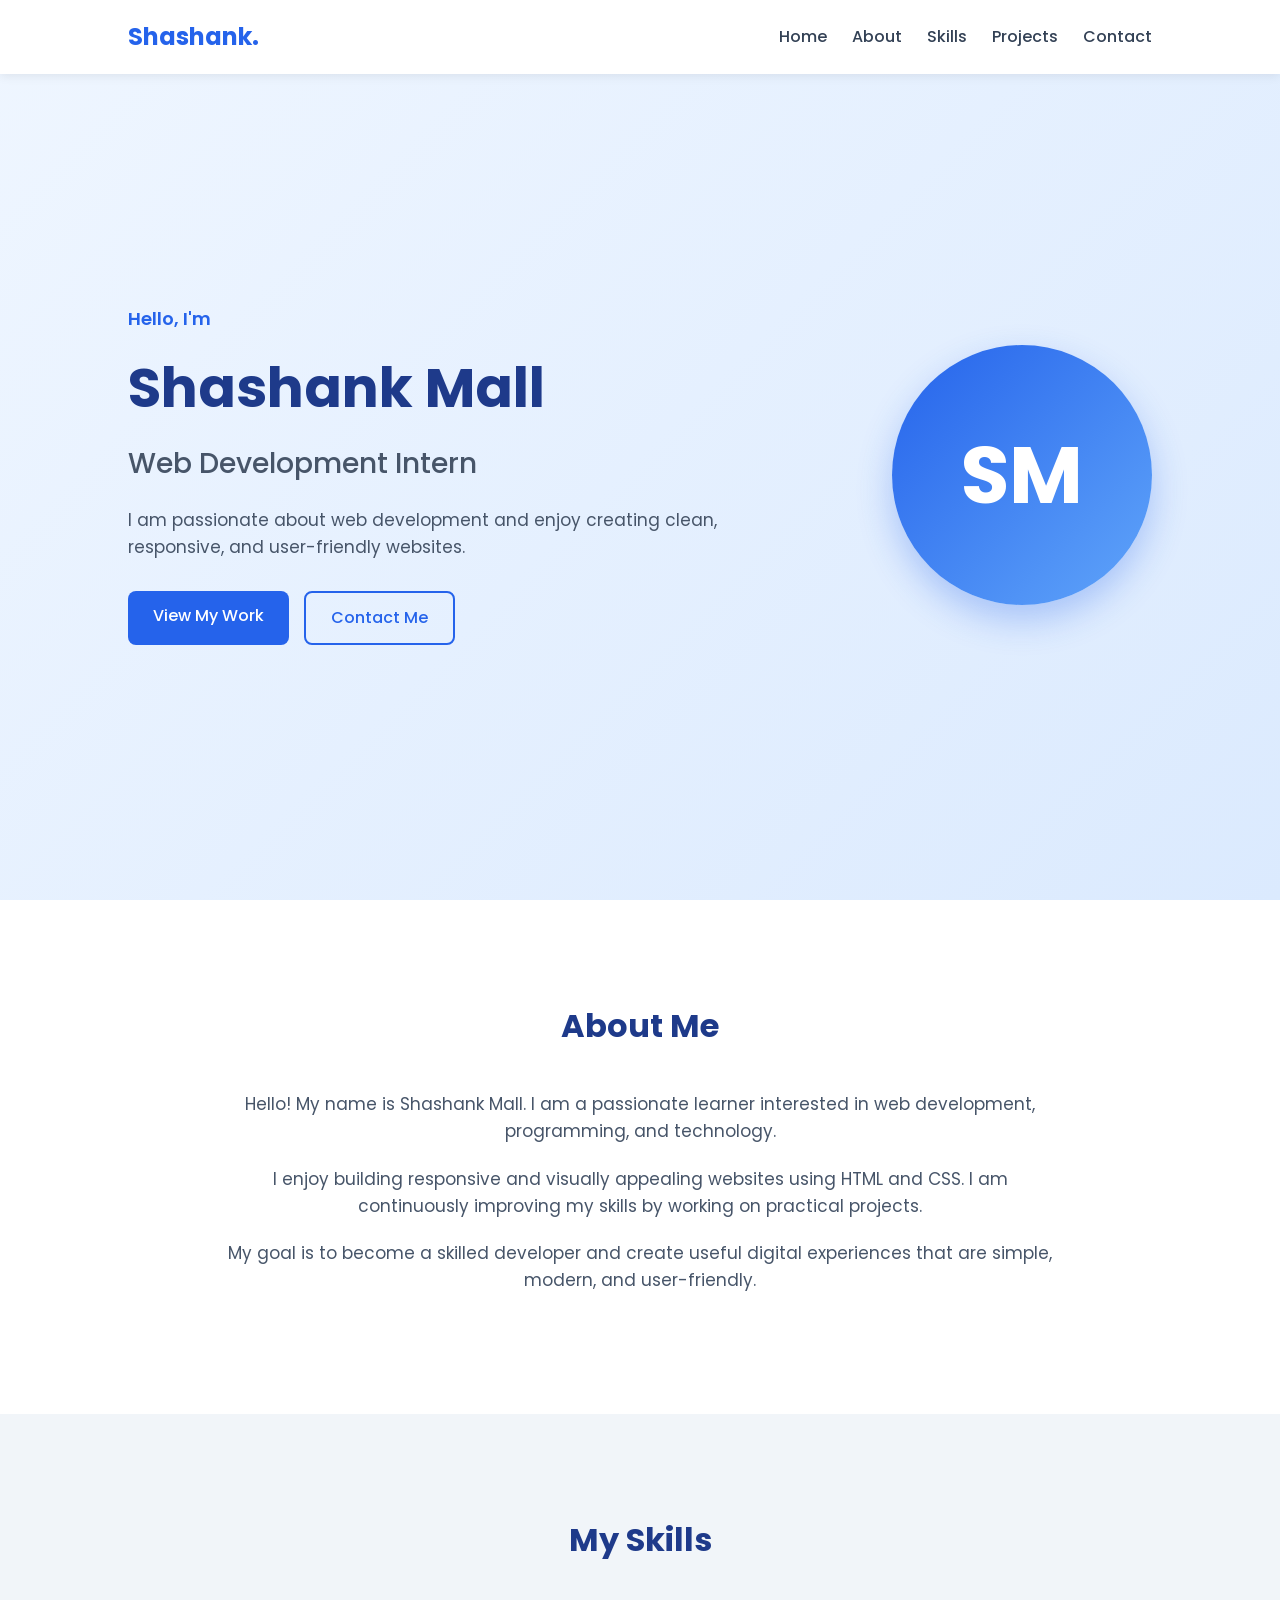
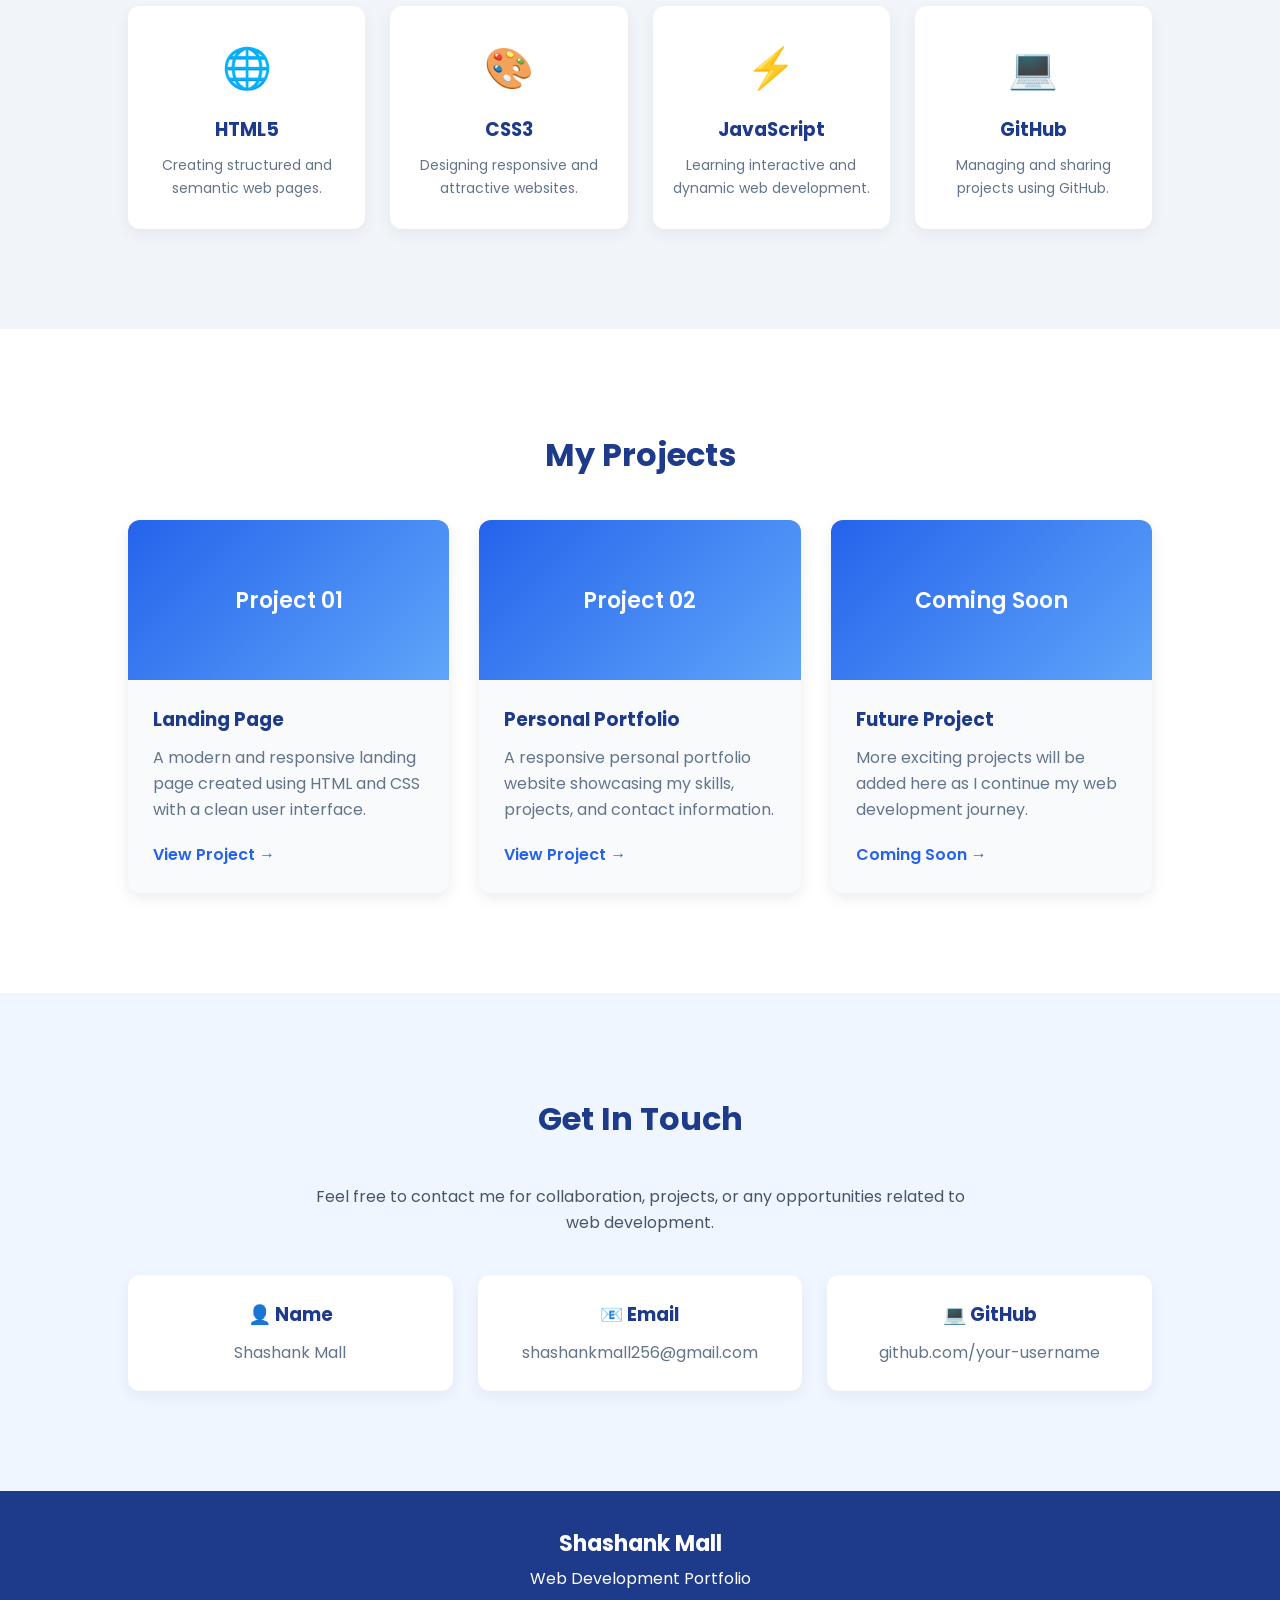
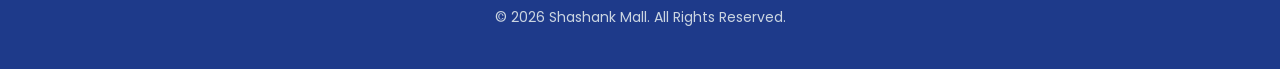
==== WebDev-L1-PersonalPortfolio/index.html @ b479382f "initila commit" ====
<!DOCTYPE html>
<html lang="en">
<head>
    <meta charset="UTF-8">
    <meta name="viewport" content="width=device-width, initial-scale=1.0">

    <title>Shashank Mall | Portfolio</title>

    <link rel="stylesheet" href="style.css">

    <link rel="preconnect" href="https://fonts.googleapis.com">
    <link rel="preconnect" href="https://fonts.gstatic.com" crossorigin>
    <link href="https://fonts.googleapis.com/css2?family=Poppins:wght@400;500;600;700&display=swap" rel="stylesheet">
</head>

<body>

    <!-- Navigation Bar -->
    <nav class="navbar">
        <div class="logo">Shashank.</div>

        <ul class="nav-links">
            <li><a href="#home">Home</a></li>
            <li><a href="#about">About</a></li>
            <li><a href="#skills">Skills</a></li>
            <li><a href="#projects">Projects</a></li>
            <li><a href="#contact">Contact</a></li>
        </ul>
    </nav>


    <!-- Hero Section -->
    <section id="home" class="hero">

        <div class="hero-content">

            <div class="hero-text">
                <p class="hello">Hello, I'm</p>

                <h1>Shashank Mall</h1>

                <h2>Web Development Intern</h2>

                <p class="hero-description">
                    I am passionate about web development and enjoy creating
                    clean, responsive, and user-friendly websites.
                </p>

                <div class="hero-buttons">
                    <a href="#projects" class="btn">View My Work</a>
                    <a href="#contact" class="btn btn-outline">Contact Me</a>
                </div>
            </div>

            <div class="hero-image">
                <div class="profile-circle">
                    <span>SM</span>
                </div>
            </div>

        </div>

    </section>


    <!-- About Section -->
    <section id="about" class="about section">

        <h2 class="section-title">About Me</h2>

        <div class="about-content">

            <p>
                Hello! My name is Shashank Mall. I am a passionate learner
                interested in web development, programming, and technology.
            </p>

            <p>
                I enjoy building responsive and visually appealing websites
                using HTML and CSS. I am continuously improving my skills by
                working on practical projects.
            </p>

            <p>
                My goal is to become a skilled developer and create useful
                digital experiences that are simple, modern, and user-friendly.
            </p>

        </div>

    </section>


    <!-- Skills Section -->
    <section id="skills" class="skills section">

        <h2 class="section-title">My Skills</h2>

        <div class="skills-container">

            <div class="skill-card">
                <div class="skill-icon">🌐</div>
                <h3>HTML5</h3>
                <p>Creating structured and semantic web pages.</p>
            </div>

            <div class="skill-card">
                <div class="skill-icon">🎨</div>
                <h3>CSS3</h3>
                <p>Designing responsive and attractive websites.</p>
            </div>

            <div class="skill-card">
                <div class="skill-icon">⚡</div>
                <h3>JavaScript</h3>
                <p>Learning interactive and dynamic web development.</p>
            </div>

            <div class="skill-card">
                <div class="skill-icon">💻</div>
                <h3>GitHub</h3>
                <p>Managing and sharing projects using GitHub.</p>
            </div>

        </div>

    </section>


    <!-- Projects Section -->
    <section id="projects" class="projects section">

        <h2 class="section-title">My Projects</h2>

        <div class="projects-container">

            <!-- Project 1 -->
            <div class="project-card">

                <div class="project-image">
                    <span>Project 01</span>
                </div>

                <div class="project-content">
                    <h3>Landing Page</h3>

                    <p>
                        A modern and responsive landing page created using
                        HTML and CSS with a clean user interface.
                    </p>

                    <a href="#" class="project-btn">View Project →</a>
                </div>

            </div>


            <!-- Project 2 -->
            <div class="project-card">

                <div class="project-image">
                    <span>Project 02</span>
                </div>

                <div class="project-content">
                    <h3>Personal Portfolio</h3>

                    <p>
                        A responsive personal portfolio website showcasing
                        my skills, projects, and contact information.
                    </p>

                    <a href="#" class="project-btn">View Project →</a>
                </div>

            </div>


            <!-- Project 3 -->
            <div class="project-card">

                <div class="project-image">
                    <span>Coming Soon</span>
                </div>

                <div class="project-content">
                    <h3>Future Project</h3>

                    <p>
                        More exciting projects will be added here as I continue
                        my web development journey.
                    </p>

                    <a href="#" class="project-btn">Coming Soon →</a>
                </div>

            </div>

        </div>

    </section>


    <!-- Contact Section -->
    <section id="contact" class="contact section">

        <h2 class="section-title">Get In Touch</h2>

        <p class="contact-text">
            Feel free to contact me for collaboration, projects, or any
            opportunities related to web development.
        </p>

        <div class="contact-container">

            <div class="contact-card">
                <h3>👤 Name</h3>
                <p>Shashank Mall</p>
            </div>

            <div class="contact-card">
                <h3>📧 Email</h3>
                <p>shashankmall256@gmail.com</p>
            </div>

            <div class="contact-card">
                <h3>💻 GitHub</h3>
                <p>github.com/your-username</p>
            </div>

        </div>

    </section>


    <!-- Footer -->
    <footer>

        <h3>Shashank Mall</h3>

        <p>Web Development Portfolio</p>

        <p class="copyright">
            © 2026 Shashank Mall. All Rights Reserved.
        </p>

    </footer>

</body>
</html>
---- WebDev-L1-PersonalPortfolio/style.css ----
/* Reset and Basic Styling */

* {
    margin: 0;
    padding: 0;
    box-sizing: border-box;
}

html {
    scroll-behavior: smooth;
}

body {
    font-family: "Poppins", sans-serif;
    background-color: #f8fafc;
    color: #1e293b;
    line-height: 1.6;
}


/* Navigation Bar */

.navbar {
    position: fixed;
    top: 0;
    left: 0;
    width: 100%;
    background-color: #ffffff;
    display: flex;
    justify-content: space-between;
    align-items: center;
    padding: 18px 10%;
    box-shadow: 0 2px 10px rgba(0, 0, 0, 0.08);
    z-index: 1000;
}

.logo {
    font-size: 24px;
    font-weight: 700;
    color: #2563eb;
}

.nav-links {
    display: flex;
    list-style: none;
    gap: 25px;
}

.nav-links a {
    text-decoration: none;
    color: #334155;
    font-weight: 500;
    transition: 0.3s;
}

.nav-links a:hover {
    color: #2563eb;
}


/* General Section */

.section {
    padding: 100px 10%;
}

.section-title {
    text-align: center;
    font-size: 32px;
    margin-bottom: 40px;
    color: #1e3a8a;
}


/* Hero Section */

.hero {
    min-height: 100vh;
    display: flex;
    align-items: center;
    padding: 120px 10% 70px;
    background: linear-gradient(135deg, #eff6ff, #dbeafe);
}

.hero-content {
    width: 100%;
    display: flex;
    align-items: center;
    justify-content: space-between;
    gap: 50px;
}

.hero-text {
    max-width: 600px;
}

.hello {
    color: #2563eb;
    font-weight: 600;
    font-size: 18px;
}

.hero h1 {
    font-size: 55px;
    color: #1e3a8a;
    margin: 10px 0;
}

.hero h2 {
    font-size: 28px;
    font-weight: 500;
    color: #475569;
    margin-bottom: 20px;
}

.hero-description {
    font-size: 17px;
    margin-bottom: 30px;
    color: #475569;
}

.hero-buttons {
    display: flex;
    gap: 15px;
}

.btn {
    display: inline-block;
    padding: 12px 25px;
    background-color: #2563eb;
    color: white;
    text-decoration: none;
    border-radius: 8px;
    font-weight: 500;
    transition: 0.3s;
}

.btn:hover {
    background-color: #1d4ed8;
    transform: translateY(-2px);
}

.btn-outline {
    background-color: transparent;
    border: 2px solid #2563eb;
    color: #2563eb;
}

.btn-outline:hover {
    background-color: #2563eb;
    color: white;
}


/* Profile Circle */

.hero-image {
    display: flex;
    justify-content: center;
    align-items: center;
}

.profile-circle {
    width: 260px;
    height: 260px;
    border-radius: 50%;
    background: linear-gradient(135deg, #2563eb, #60a5fa);
    display: flex;
    justify-content: center;
    align-items: center;
    box-shadow: 0 15px 35px rgba(37, 99, 235, 0.3);
}

.profile-circle span {
    font-size: 80px;
    font-weight: 700;
    color: white;
}


/* About Section */

.about {
    background-color: white;
}

.about-content {
    max-width: 850px;
    margin: auto;
    text-align: center;
}

.about-content p {
    margin-bottom: 20px;
    color: #475569;
    font-size: 17px;
}


/* Skills Section */

.skills {
    background-color: #f1f5f9;
}

.skills-container {
    display: grid;
    grid-template-columns: repeat(4, 1fr);
    gap: 25px;
}

.skill-card {
    background-color: white;
    padding: 30px 20px;
    text-align: center;
    border-radius: 12px;
    box-shadow: 0 5px 15px rgba(0, 0, 0, 0.06);
    transition: 0.3s;
}

.skill-card:hover {
    transform: translateY(-8px);
}

.skill-icon {
    font-size: 40px;
    margin-bottom: 15px;
}

.skill-card h3 {
    color: #1e3a8a;
    margin-bottom: 10px;
}

.skill-card p {
    color: #64748b;
    font-size: 14px;
}


/* Projects Section */

.projects {
    background-color: white;
}

.projects-container {
    display: grid;
    grid-template-columns: repeat(3, 1fr);
    gap: 30px;
}

.project-card {
    background-color: #f8fafc;
    border-radius: 12px;
    overflow: hidden;
    box-shadow: 0 5px 15px rgba(0, 0, 0, 0.08);
    transition: 0.3s;
}

.project-card:hover {
    transform: translateY(-8px);
}

.project-image {
    height: 160px;
    background: linear-gradient(135deg, #2563eb, #60a5fa);
    display: flex;
    align-items: center;
    justify-content: center;
}

.project-image span {
    color: white;
    font-size: 22px;
    font-weight: 600;
}

.project-content {
    padding: 25px;
}

.project-content h3 {
    color: #1e3a8a;
    margin-bottom: 10px;
}

.project-content p {
    color: #64748b;
    margin-bottom: 20px;
}

.project-btn {
    color: #2563eb;
    text-decoration: none;
    font-weight: 600;
}


/* Contact Section */

.contact {
    background-color: #eff6ff;
    text-align: center;
}

.contact-text {
    max-width: 650px;
    margin: 0 auto 40px;
    color: #475569;
}

.contact-container {
    display: grid;
    grid-template-columns: repeat(3, 1fr);
    gap: 25px;
}

.contact-card {
    background-color: white;
    padding: 25px;
    border-radius: 12px;
    box-shadow: 0 5px 15px rgba(0, 0, 0, 0.06);
}

.contact-card h3 {
    color: #1e3a8a;
    margin-bottom: 10px;
}

.contact-card p {
    color: #64748b;
    word-break: break-word;
}


/* Footer */

footer {
    background-color: #1e3a8a;
    color: white;
    text-align: center;
    padding: 35px 20px;
}

footer h3 {
    font-size: 22px;
    margin-bottom: 5px;
}

footer p {
    margin: 5px 0;
}

.copyright {
    margin-top: 15px;
    font-size: 14px;
    color: #cbd5e1;
}


/* Responsive Design */

@media (max-width: 900px) {

    .hero-content {
        flex-direction: column-reverse;
        text-align: center;
    }

    .hero-buttons {
        justify-content: center;
    }

    .skills-container {
        grid-template-columns: repeat(2, 1fr);
    }

    .projects-container {
        grid-template-columns: repeat(2, 1fr);
    }

    .contact-container {
        grid-template-columns: 1fr;
    }

}


@media (max-width: 600px) {

    .navbar {
        flex-direction: column;
        gap: 12px;
        padding: 15px 5%;
    }

    .nav-links {
        gap: 12px;
        flex-wrap: wrap;
        justify-content: center;
    }

    .nav-links a {
        font-size: 14px;
    }

    .hero {
        padding: 170px 7% 70px;
    }

    .section {
        padding: 70px 7%;
    }

    .hero h1 {
        font-size: 40px;
    }

    .hero h2 {
        font-size: 22px;
    }

    .profile-circle {
        width: 200px;
        height: 200px;
    }

    .profile-circle span {
        font-size: 60px;
    }

    .skills-container,
    .projects-container {
        grid-template-columns: 1fr;
    }

    .section-title {
        font-size: 28px;
    }

    .hero-buttons {
        flex-direction: column;
        align-items: center;
    }

}
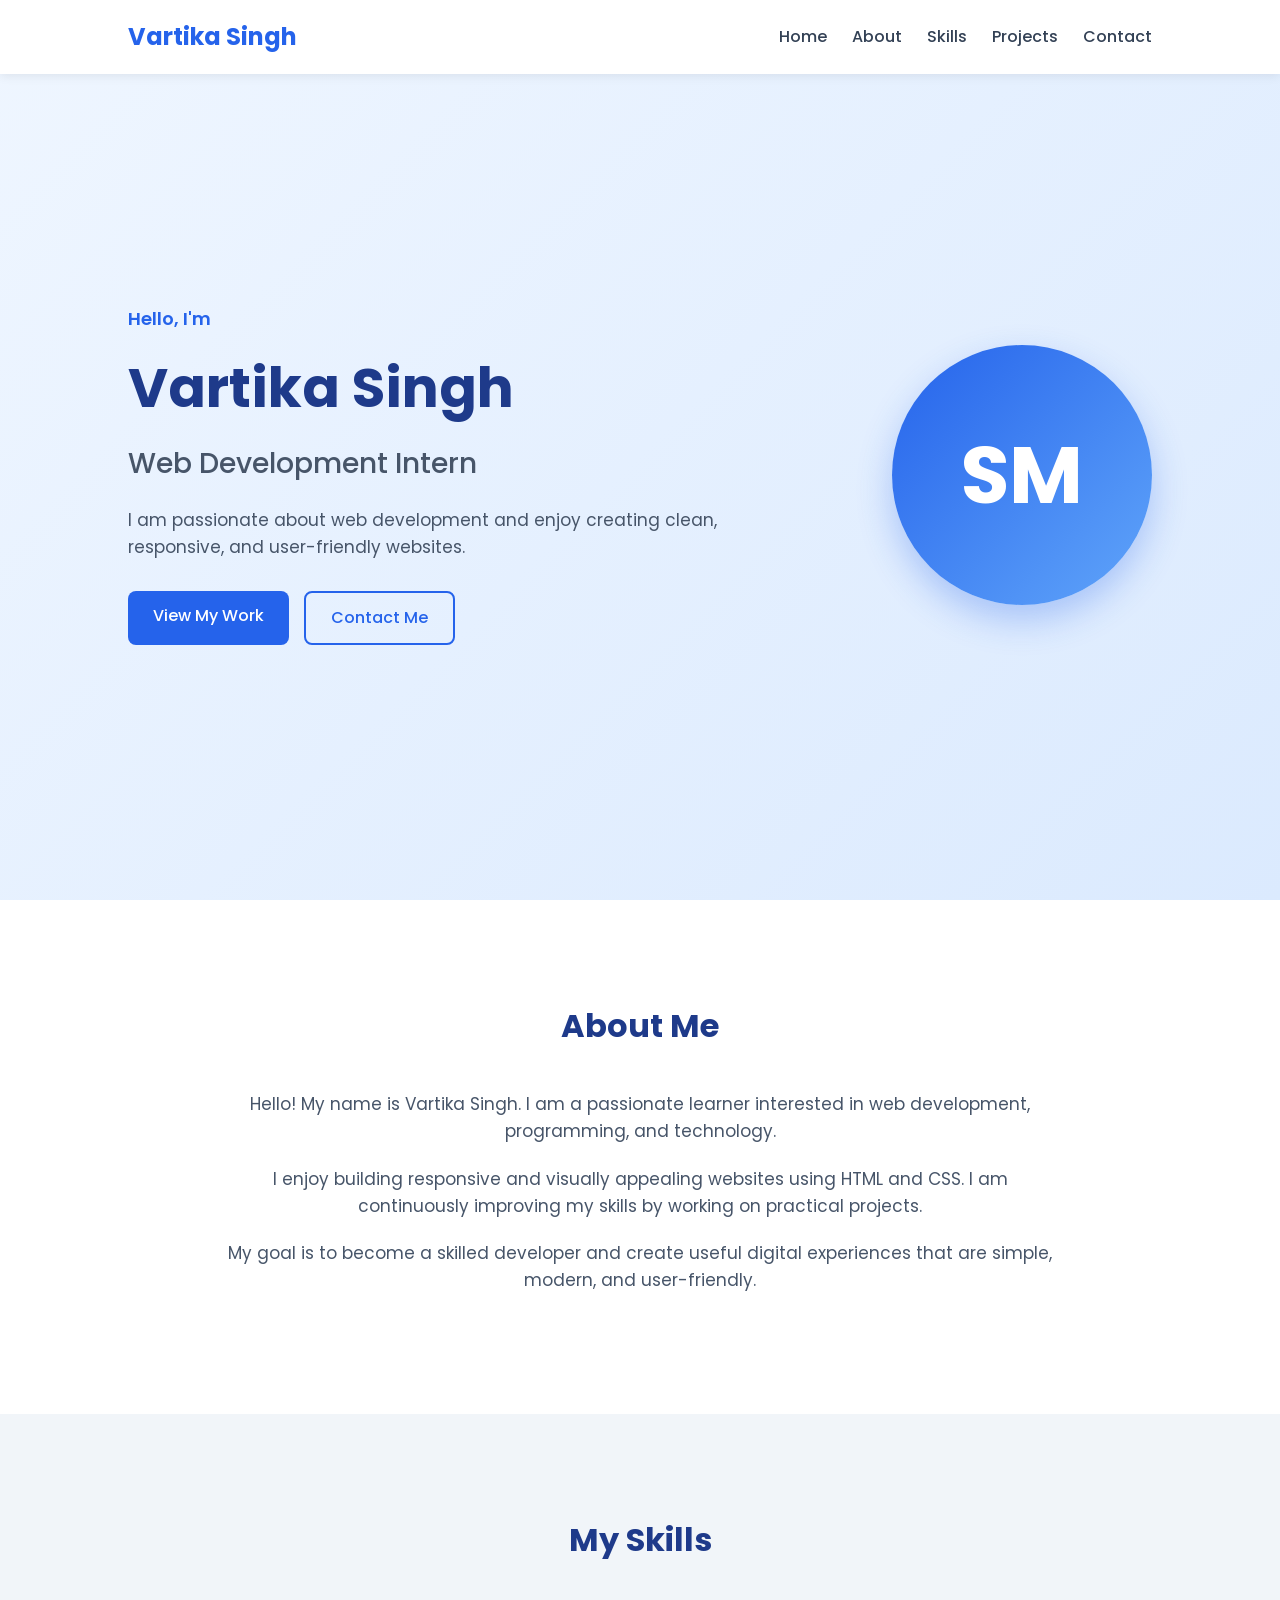
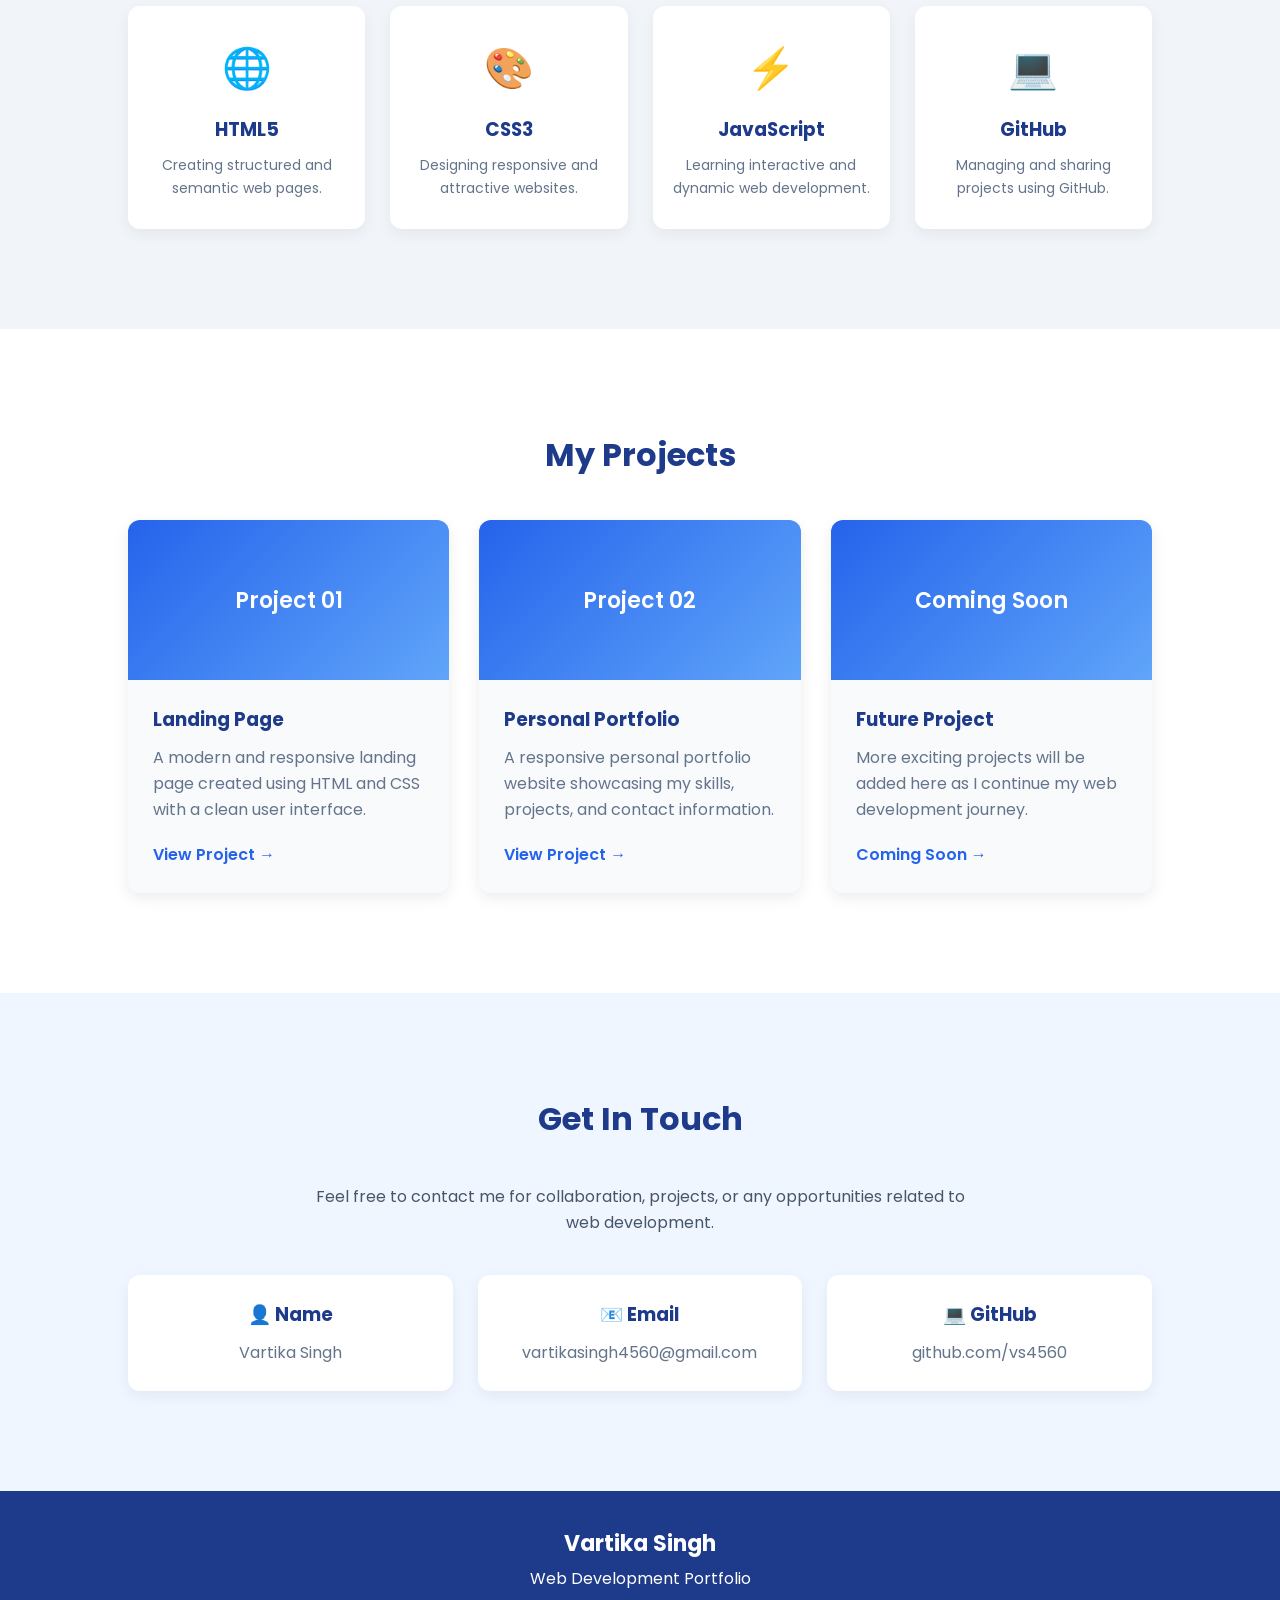
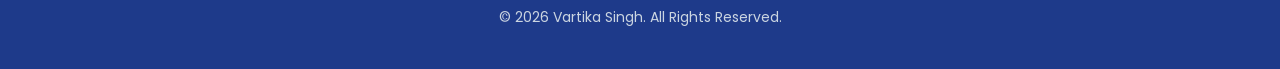
==== commit fce646a9: "Update portfolio from Shashank Mall to Vartika Singh" ====
--- a/WebDev-L1-PersonalPortfolio/index.html
+++ b/WebDev-L1-PersonalPortfolio/index.html
@@ -4,7 +4,7 @@
     <meta charset="UTF-8">
     <meta name="viewport" content="width=device-width, initial-scale=1.0">
 
-    <title>Shashank Mall | Portfolio</title>
+    <title>Vartika Singh | Portfolio</title>
 
     <link rel="stylesheet" href="style.css">
 
@@ -17,7 +17,7 @@
 
     <!-- Navigation Bar -->
     <nav class="navbar">
-        <div class="logo">Shashank.</div>
+        <div class="logo">Vartika Singh</div>
 
         <ul class="nav-links">
             <li><a href="#home">Home</a></li>
@@ -37,7 +37,7 @@
             <div class="hero-text">
                 <p class="hello">Hello, I'm</p>
 
-                <h1>Shashank Mall</h1>
+                <h1>Vartika Singh</h1>
 
                 <h2>Web Development Intern</h2>
 
@@ -71,7 +71,7 @@
         <div class="about-content">
 
             <p>
-                Hello! My name is Shashank Mall. I am a passionate learner
+                Hello! My name is Vartika Singh. I am a passionate learner
                 interested in web development, programming, and technology.
             </p>
 
@@ -215,17 +215,17 @@
 
             <div class="contact-card">
                 <h3>👤 Name</h3>
-                <p>Shashank Mall</p>
+                <p>Vartika Singh</p>
             </div>
 
             <div class="contact-card">
                 <h3>📧 Email</h3>
-                <p>shashankmall256@gmail.com</p>
+                <p>vartikasingh4560@gmail.com</p>
             </div>
 
             <div class="contact-card">
                 <h3>💻 GitHub</h3>
-                <p>github.com/your-username</p>
+                <p>github.com/vs4560</p>
             </div>
 
         </div>
@@ -236,15 +236,15 @@
     <!-- Footer -->
     <footer>
 
-        <h3>Shashank Mall</h3>
+        <h3>Vartika Singh</h3>
 
         <p>Web Development Portfolio</p>
 
         <p class="copyright">
-            © 2026 Shashank Mall. All Rights Reserved.
+            © 2026 Vartika Singh. All Rights Reserved.
         </p>
 
     </footer>
 
 </body>
-</html>+</html>
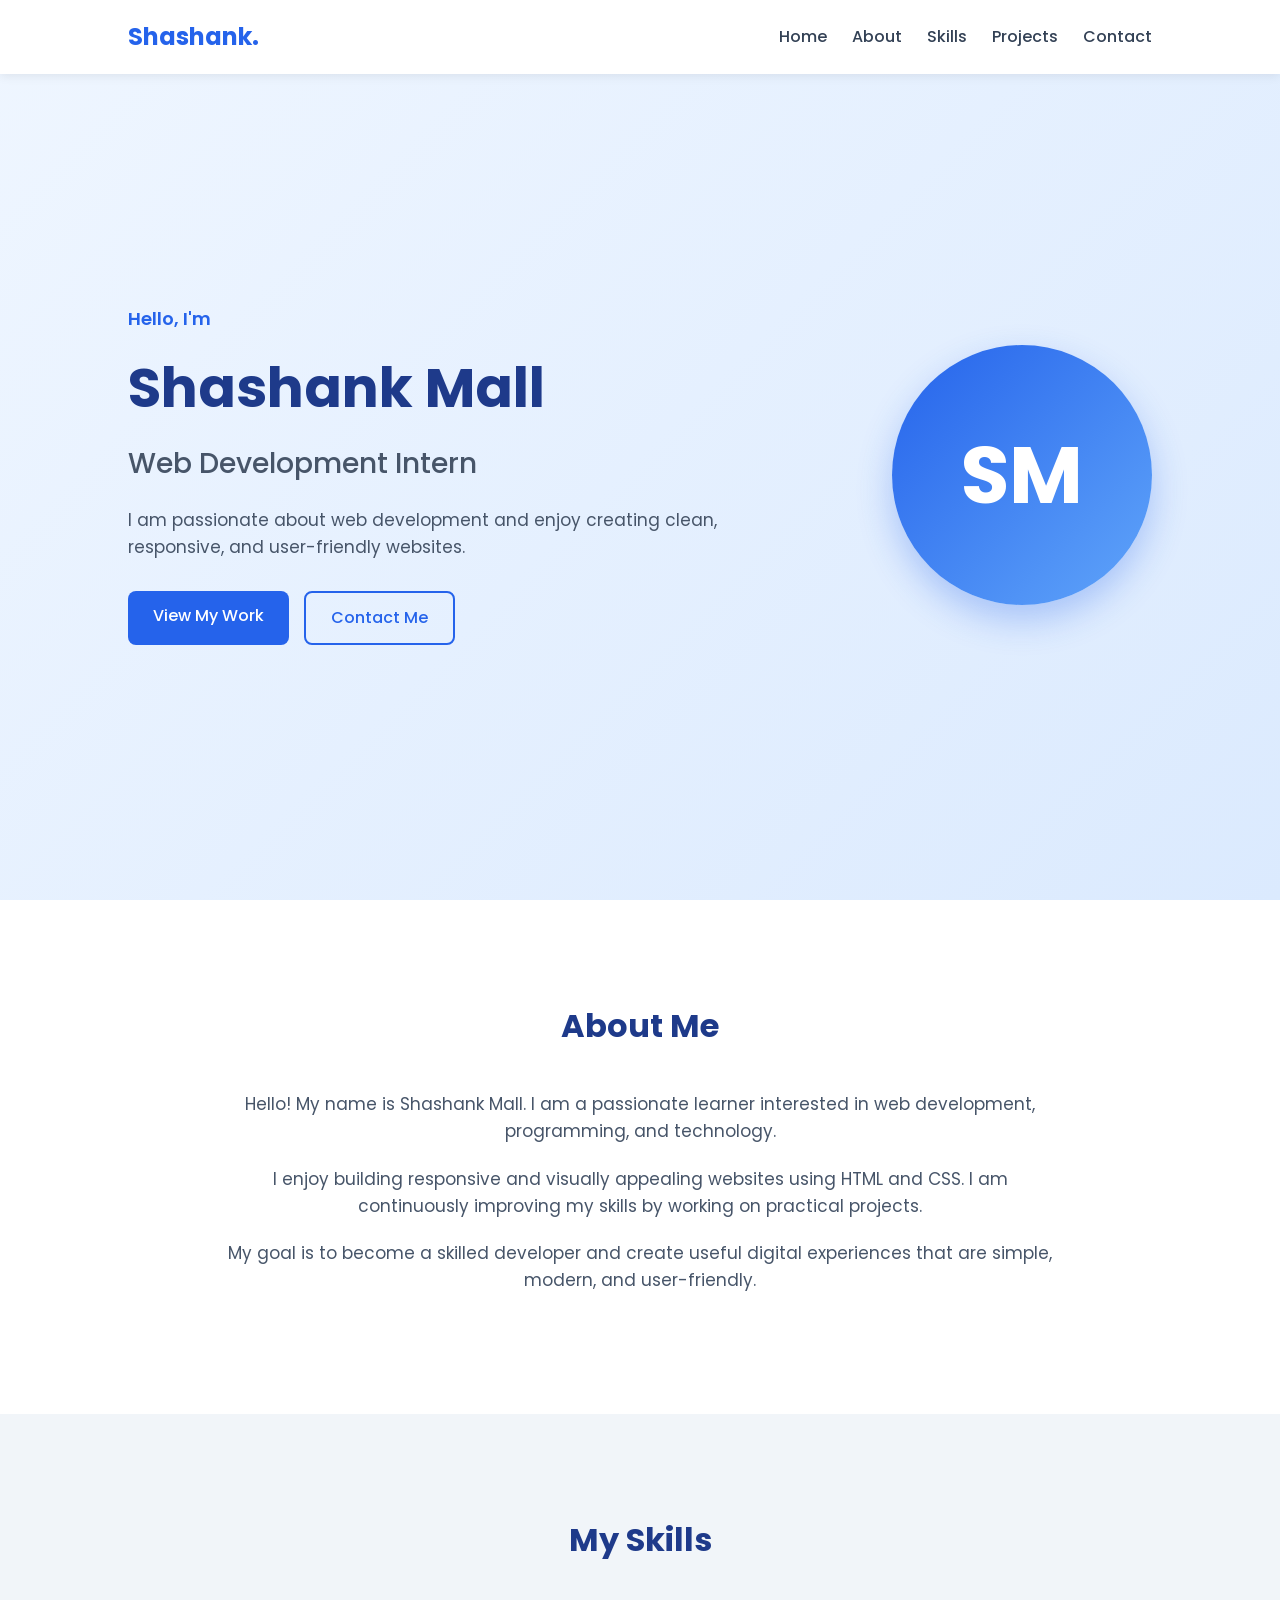
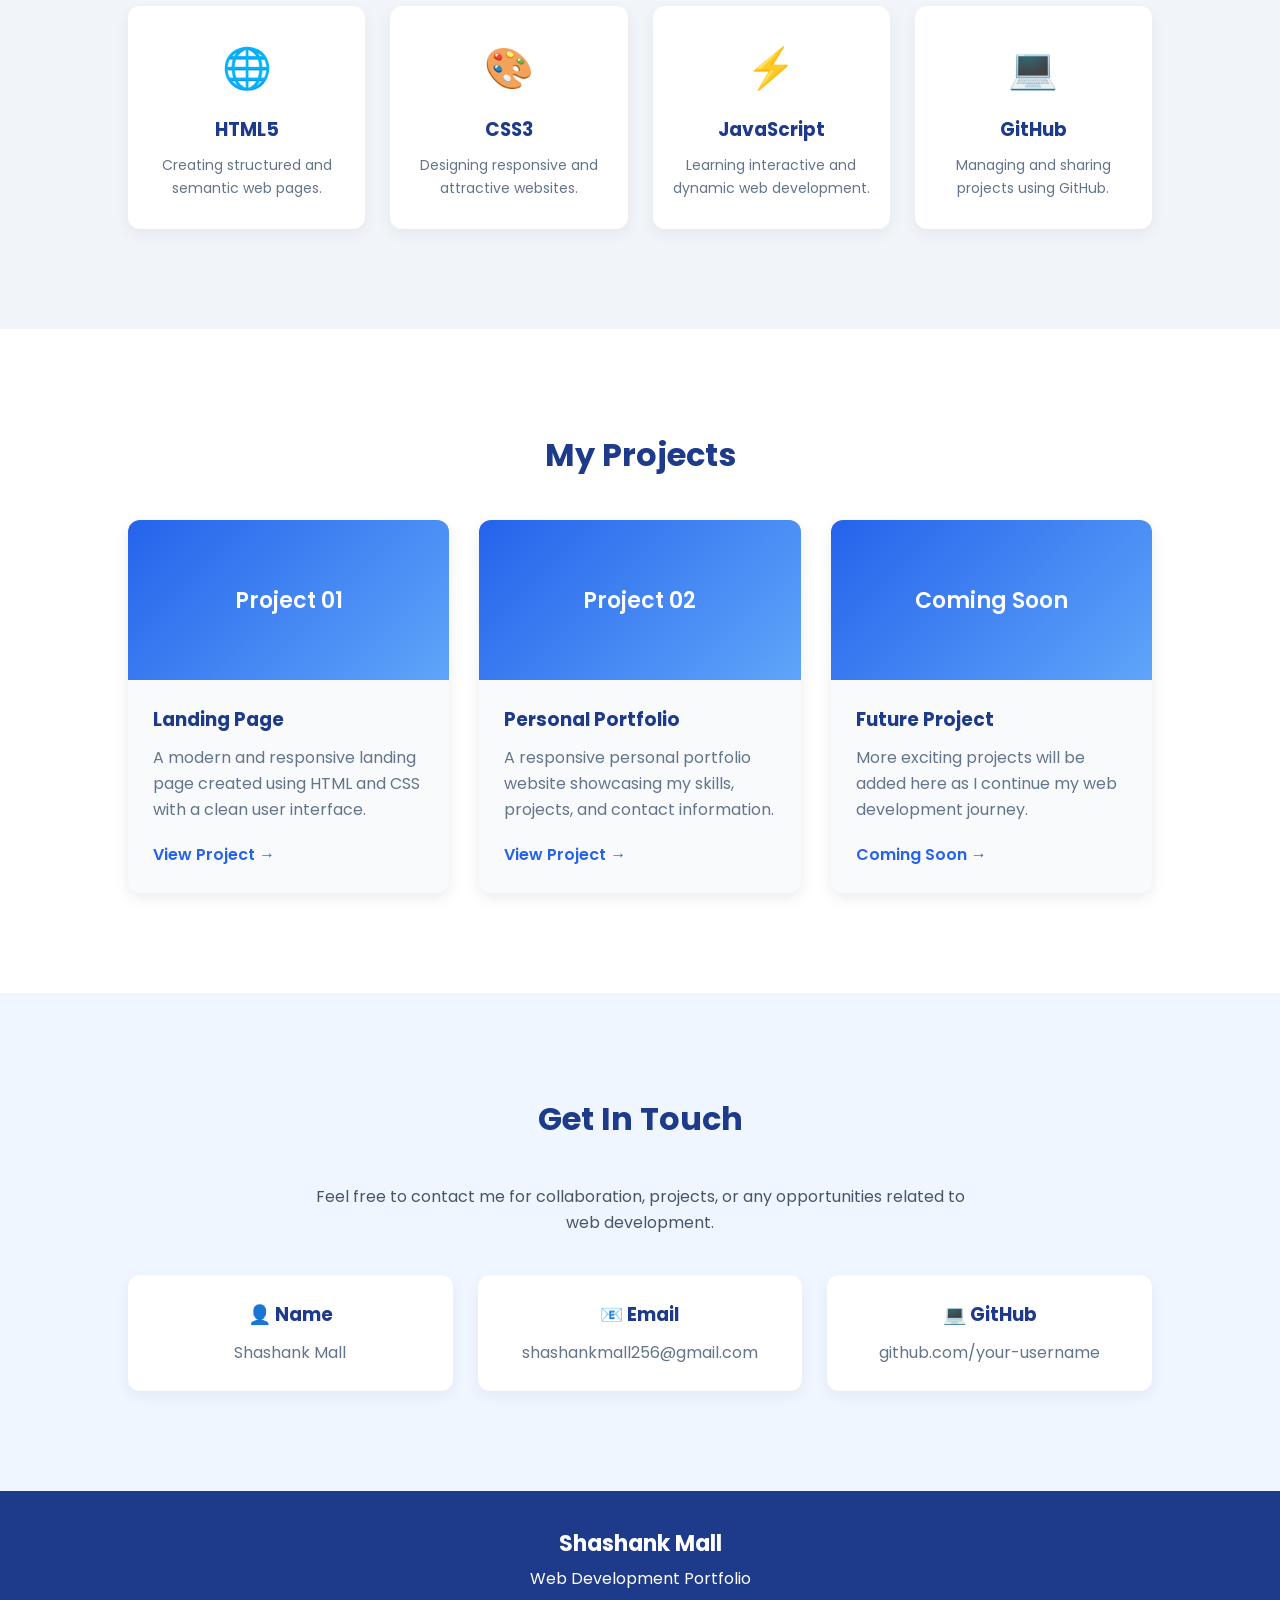
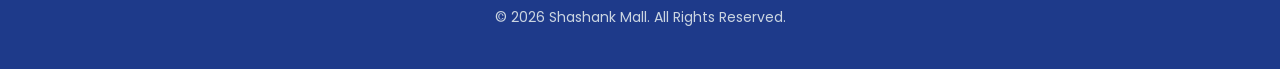
==== commit 9314ba02: "inital commit" ====
--- a/WebDev-L1-PersonalPortfolio/index.html
+++ b/WebDev-L1-PersonalPortfolio/index.html
@@ -4,7 +4,7 @@
     <meta charset="UTF-8">
     <meta name="viewport" content="width=device-width, initial-scale=1.0">
 
-    <title>Vartika Singh | Portfolio</title>
+    <title>Shashank Mall | Portfolio</title>
 
     <link rel="stylesheet" href="style.css">
 
@@ -17,7 +17,7 @@
 
     <!-- Navigation Bar -->
     <nav class="navbar">
-        <div class="logo">Vartika Singh</div>
+        <div class="logo">Shashank.</div>
 
         <ul class="nav-links">
             <li><a href="#home">Home</a></li>
@@ -37,7 +37,7 @@
             <div class="hero-text">
                 <p class="hello">Hello, I'm</p>
 
-                <h1>Vartika Singh</h1>
+                <h1>Shashank Mall</h1>
 
                 <h2>Web Development Intern</h2>
 
@@ -71,7 +71,7 @@
         <div class="about-content">
 
             <p>
-                Hello! My name is Vartika Singh. I am a passionate learner
+                Hello! My name is Shashank Mall. I am a passionate learner
                 interested in web development, programming, and technology.
             </p>
 
@@ -215,17 +215,17 @@
 
             <div class="contact-card">
                 <h3>👤 Name</h3>
-                <p>Vartika Singh</p>
+                <p>Shashank Mall</p>
             </div>
 
             <div class="contact-card">
                 <h3>📧 Email</h3>
-                <p>vartikasingh4560@gmail.com</p>
+                <p>shashankmall256@gmail.com</p>
             </div>
 
             <div class="contact-card">
                 <h3>💻 GitHub</h3>
-                <p>github.com/vs4560</p>
+                <p>github.com/your-username</p>
             </div>
 
         </div>
@@ -236,15 +236,15 @@
     <!-- Footer -->
     <footer>
 
-        <h3>Vartika Singh</h3>
+        <h3>Shashank Mall</h3>
 
         <p>Web Development Portfolio</p>
 
         <p class="copyright">
-            © 2026 Vartika Singh. All Rights Reserved.
+            © 2026 Shashank Mall. All Rights Reserved.
         </p>
 
     </footer>
 
 </body>
-</html>
+</html>
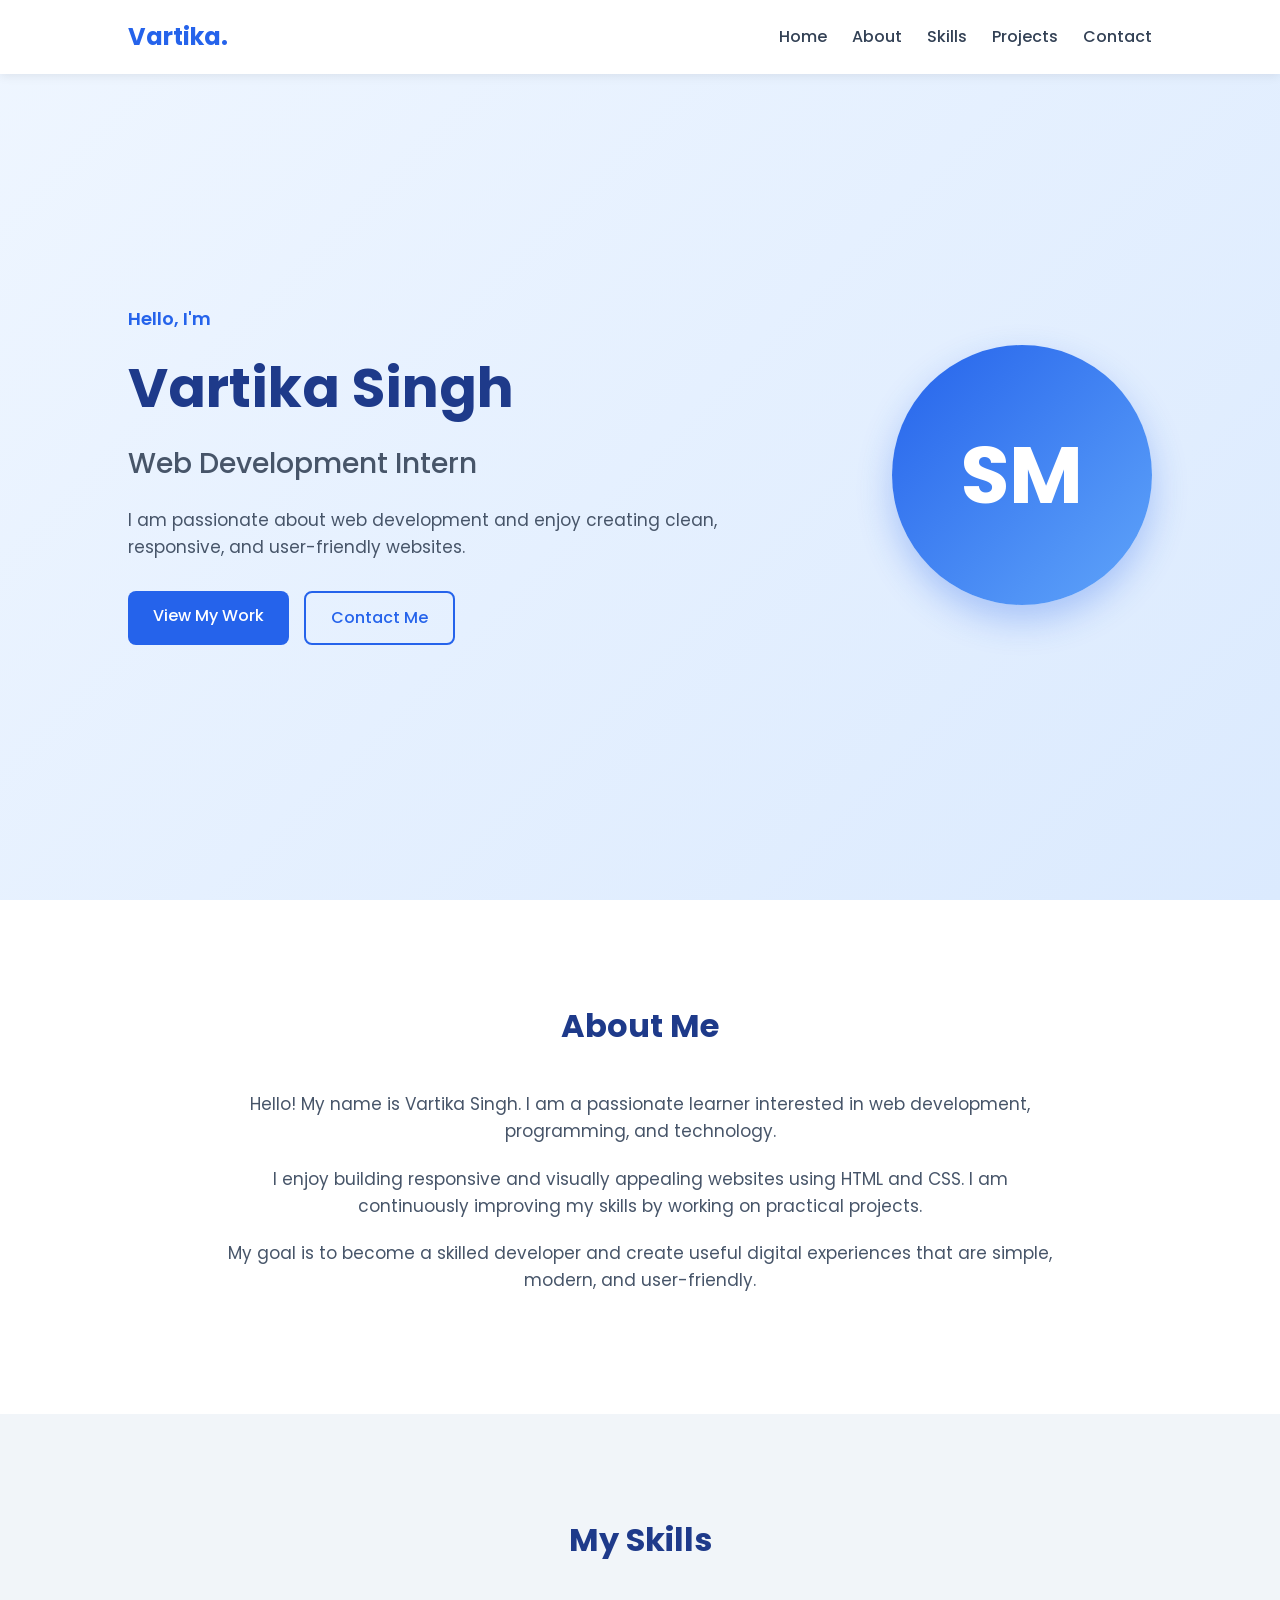
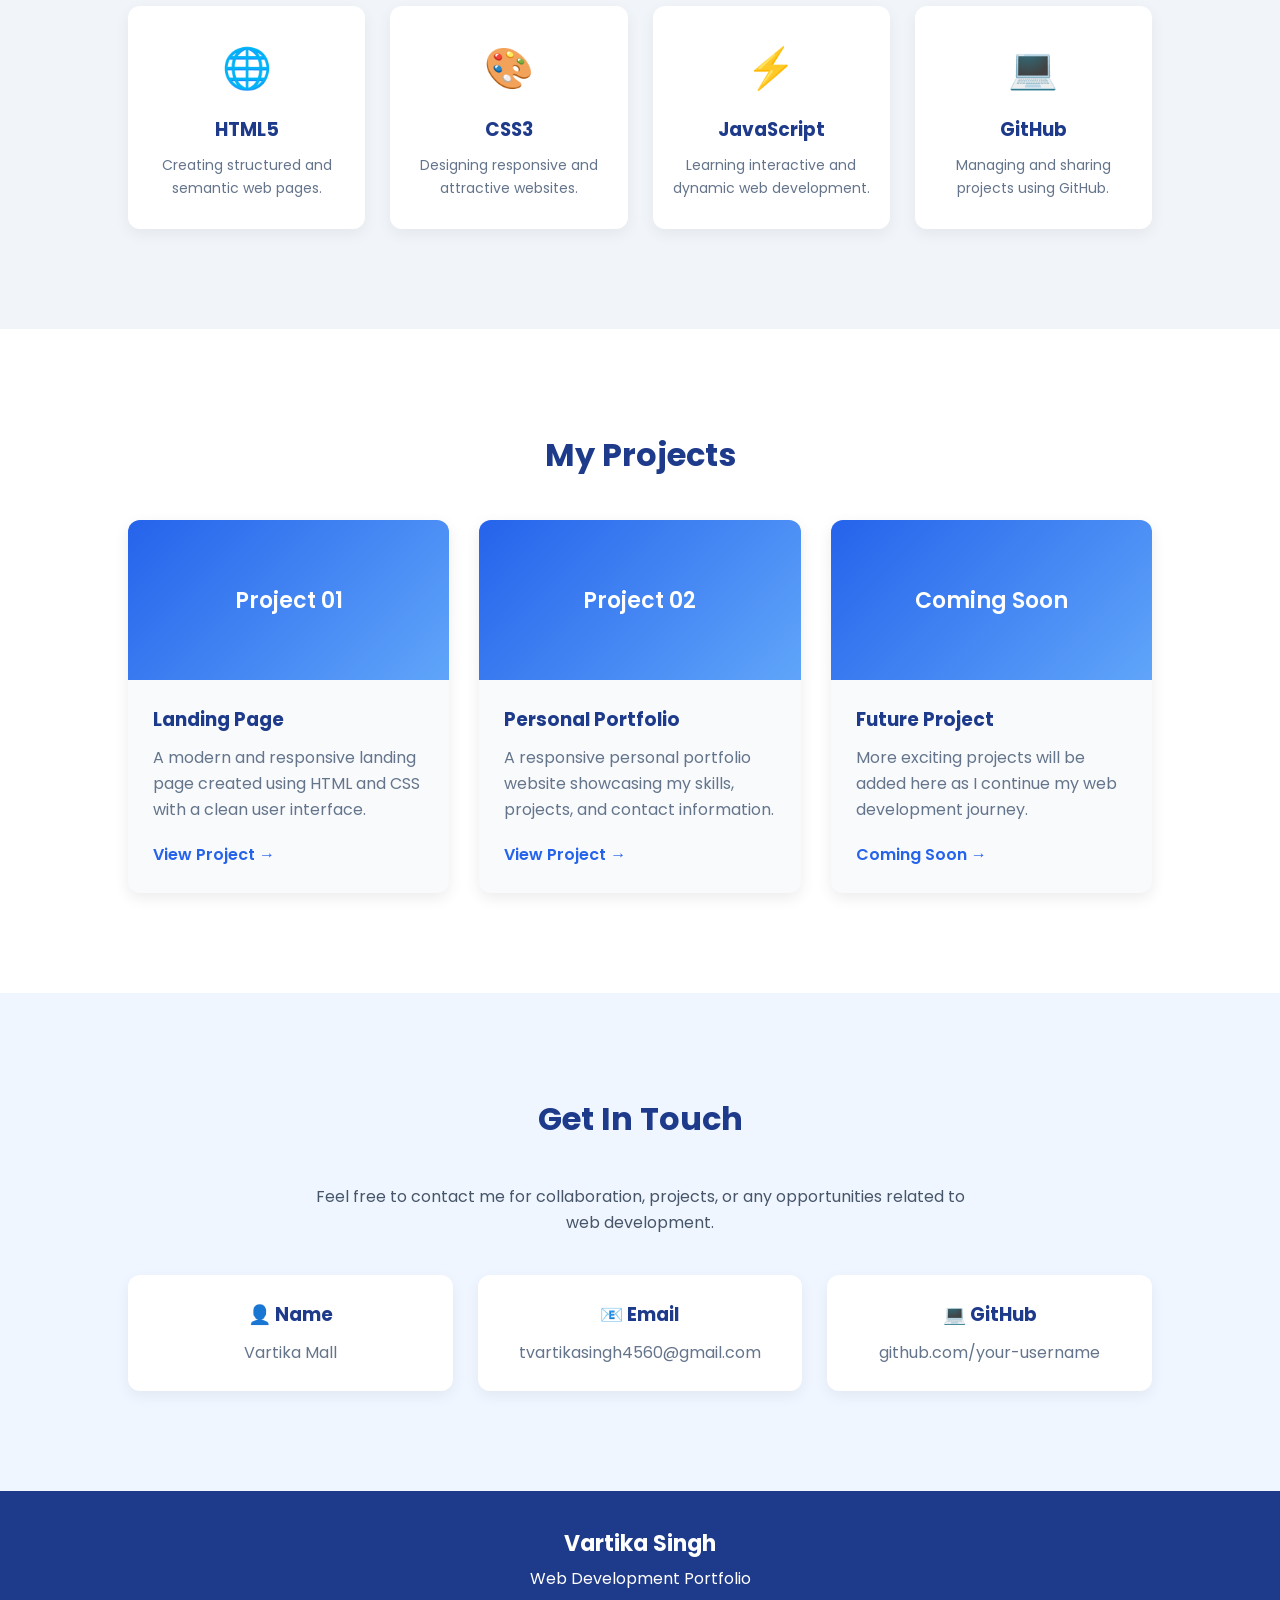
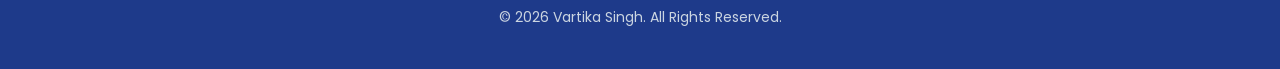
==== commit c15023d5: "update" ====
--- a/WebDev-L1-PersonalPortfolio/index.html
+++ b/WebDev-L1-PersonalPortfolio/index.html
@@ -4,8 +4,7 @@
     <meta charset="UTF-8">
     <meta name="viewport" content="width=device-width, initial-scale=1.0">
 
-    <title>Shashank Mall | Portfolio</title>
-
+    <title>Vartika Singh | Portfolio</title>
     <link rel="stylesheet" href="style.css">
 
     <link rel="preconnect" href="https://fonts.googleapis.com">
@@ -17,7 +16,7 @@
 
     <!-- Navigation Bar -->
     <nav class="navbar">
-        <div class="logo">Shashank.</div>
+        <div class="logo">Vartika.</div>
 
         <ul class="nav-links">
             <li><a href="#home">Home</a></li>
@@ -37,7 +36,7 @@
             <div class="hero-text">
                 <p class="hello">Hello, I'm</p>
 
-                <h1>Shashank Mall</h1>
+                <h1>Vartika Singh</h1>
 
                 <h2>Web Development Intern</h2>
 
@@ -71,7 +70,7 @@
         <div class="about-content">
 
             <p>
-                Hello! My name is Shashank Mall. I am a passionate learner
+                Hello! My name is Vartika Singh. I am a passionate learner
                 interested in web development, programming, and technology.
             </p>
 
@@ -215,12 +214,12 @@
 
             <div class="contact-card">
                 <h3>👤 Name</h3>
-                <p>Shashank Mall</p>
+                <p>Vartika Mall</p>
             </div>
 
             <div class="contact-card">
                 <h3>📧 Email</h3>
-                <p>shashankmall256@gmail.com</p>
+                <p>tvartikasingh4560@gmail.com</p>
             </div>
 
             <div class="contact-card">
@@ -236,15 +235,15 @@
     <!-- Footer -->
     <footer>
 
-        <h3>Shashank Mall</h3>
+        <h3>Vartika Singh</h3>
 
         <p>Web Development Portfolio</p>
 
         <p class="copyright">
-            © 2026 Shashank Mall. All Rights Reserved.
+            © 2026 Vartika Singh. All Rights Reserved.
         </p>
 
     </footer>
 
 </body>
-</html>+</html>
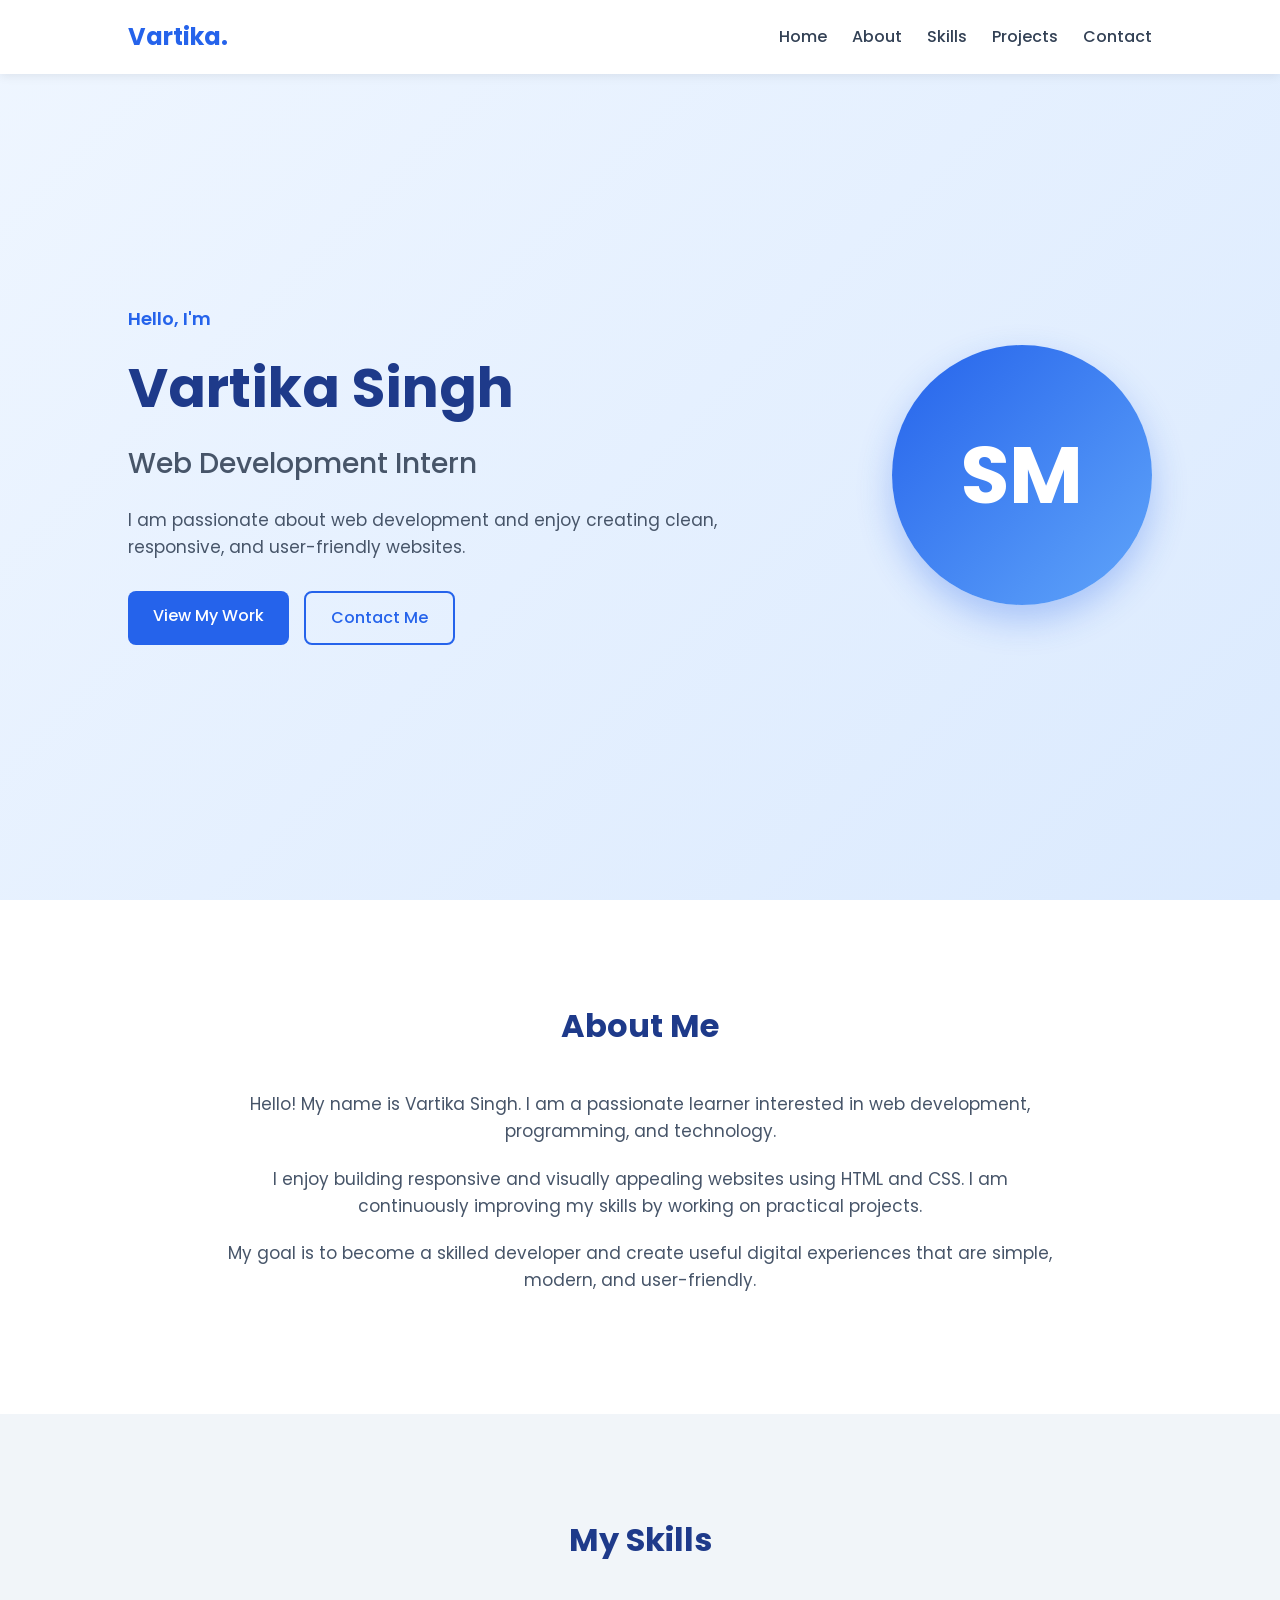
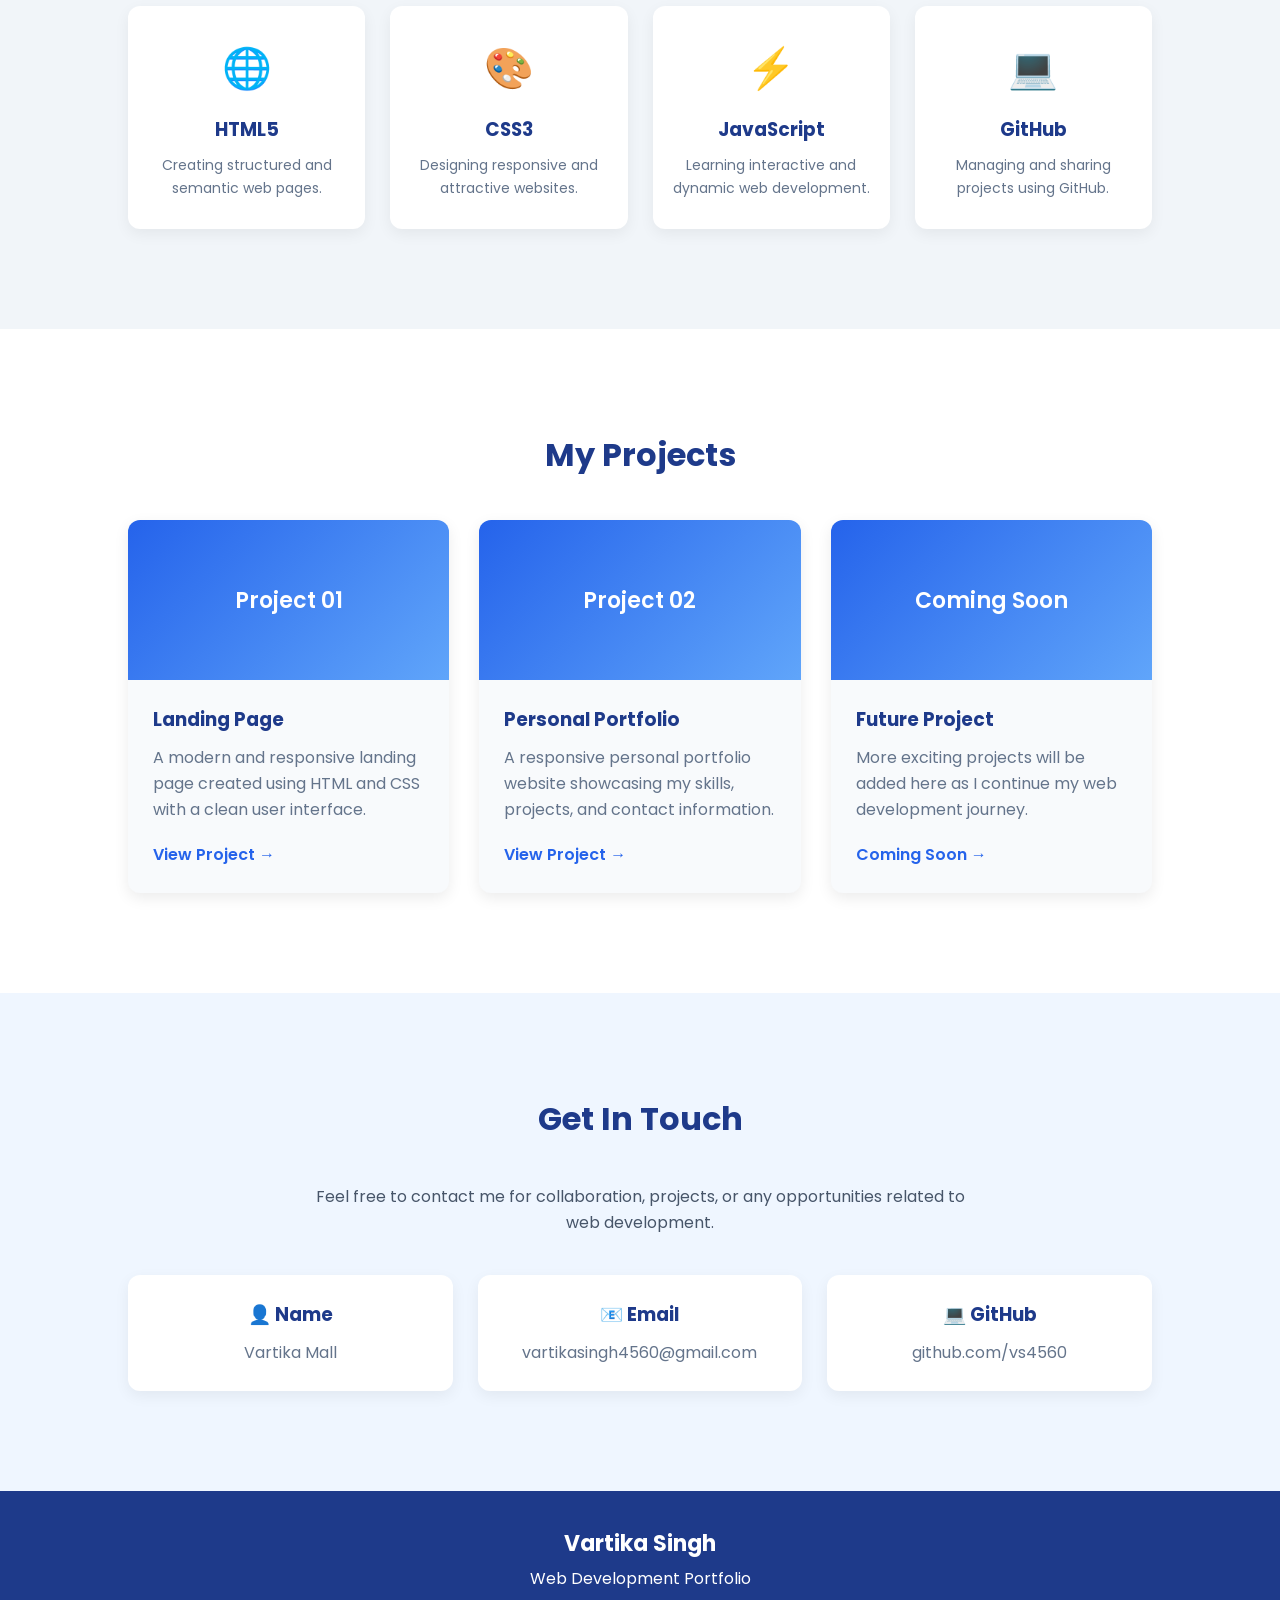
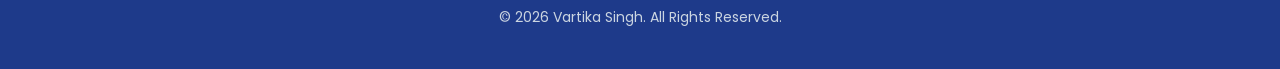
==== commit 491552e3: "update" ====
--- a/WebDev-L1-PersonalPortfolio/index.html
+++ b/WebDev-L1-PersonalPortfolio/index.html
@@ -219,12 +219,12 @@
 
             <div class="contact-card">
                 <h3>📧 Email</h3>
-                <p>tvartikasingh4560@gmail.com</p>
+                <p>vartikasingh4560@gmail.com</p>
             </div>
 
             <div class="contact-card">
                 <h3>💻 GitHub</h3>
-                <p>github.com/your-username</p>
+                <p>github.com/vs4560</p>
             </div>
 
         </div>
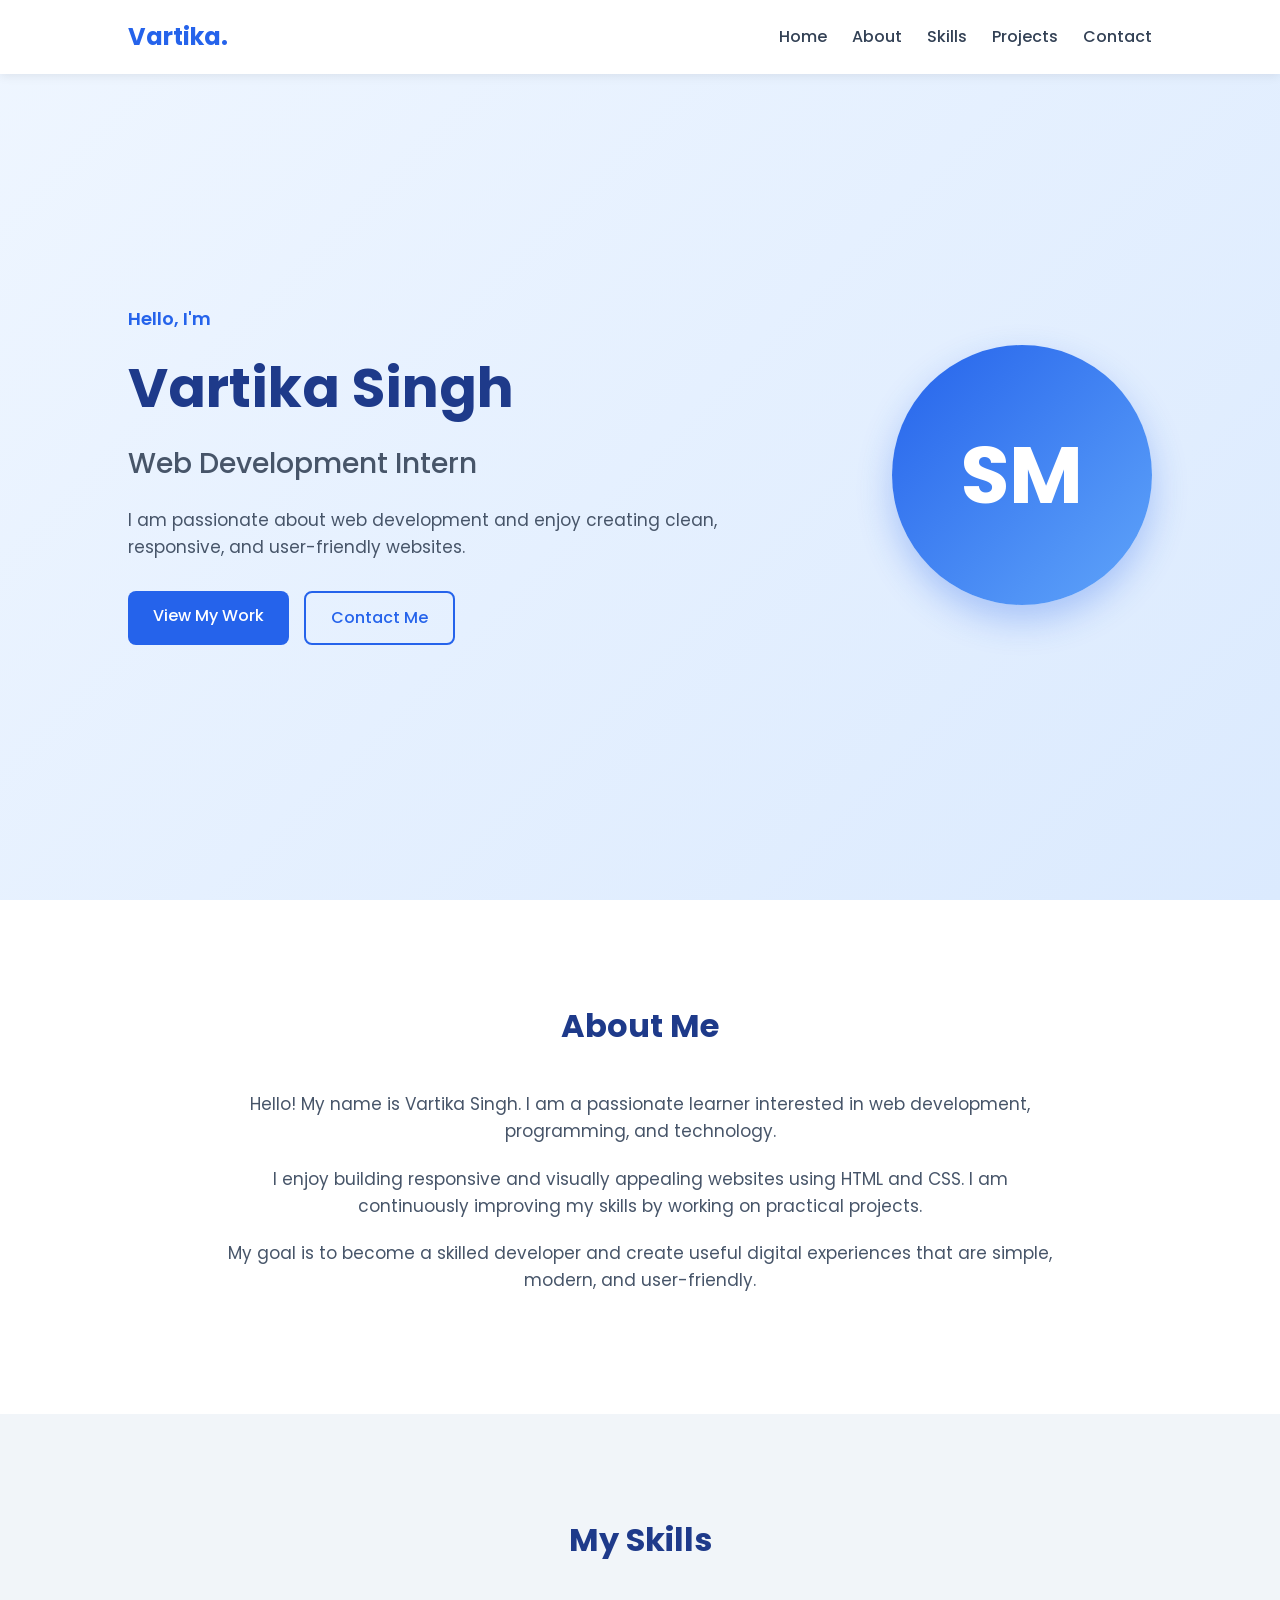
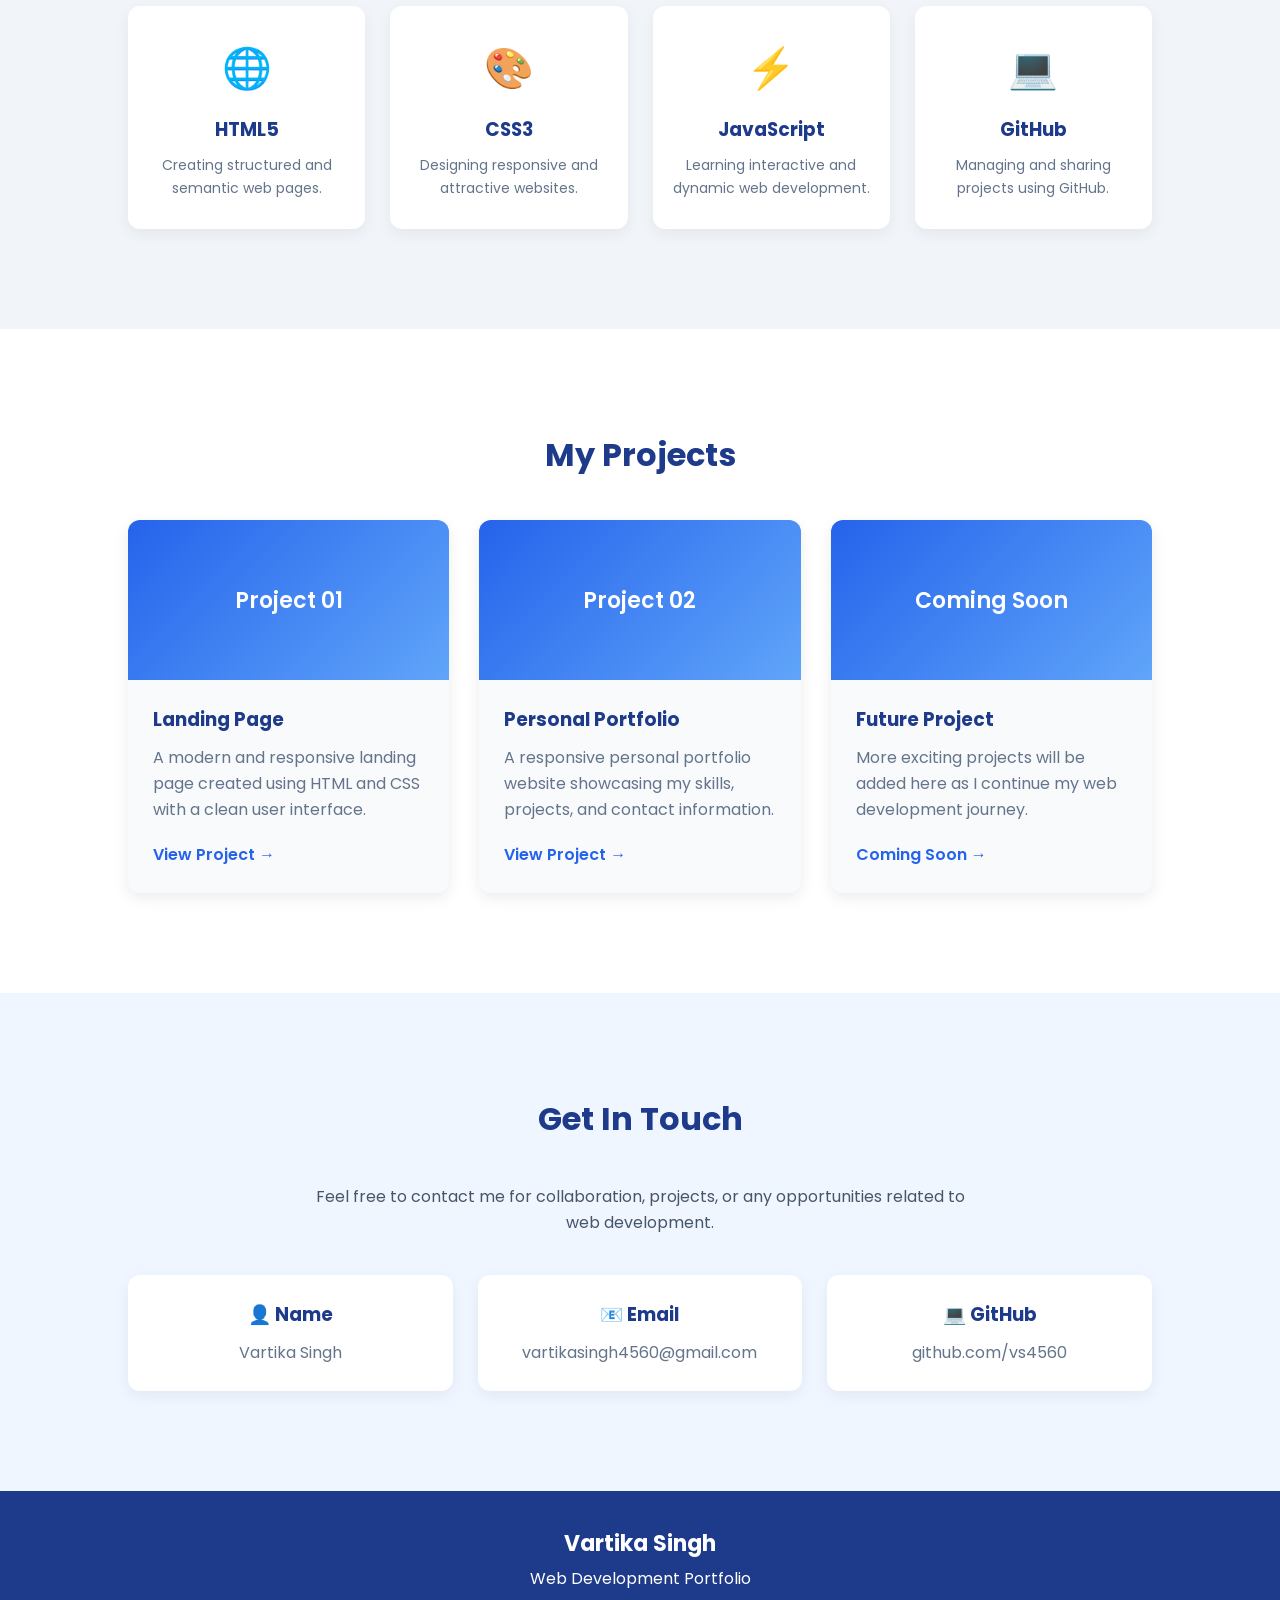
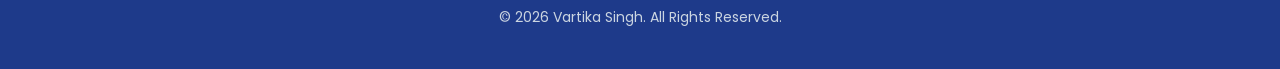
==== commit a0a8dc9c: "update" ====
--- a/WebDev-L1-PersonalPortfolio/index.html
+++ b/WebDev-L1-PersonalPortfolio/index.html
@@ -214,7 +214,7 @@
 
             <div class="contact-card">
                 <h3>👤 Name</h3>
-                <p>Vartika Mall</p>
+                <p>Vartika Singh</p>
             </div>
 
             <div class="contact-card">
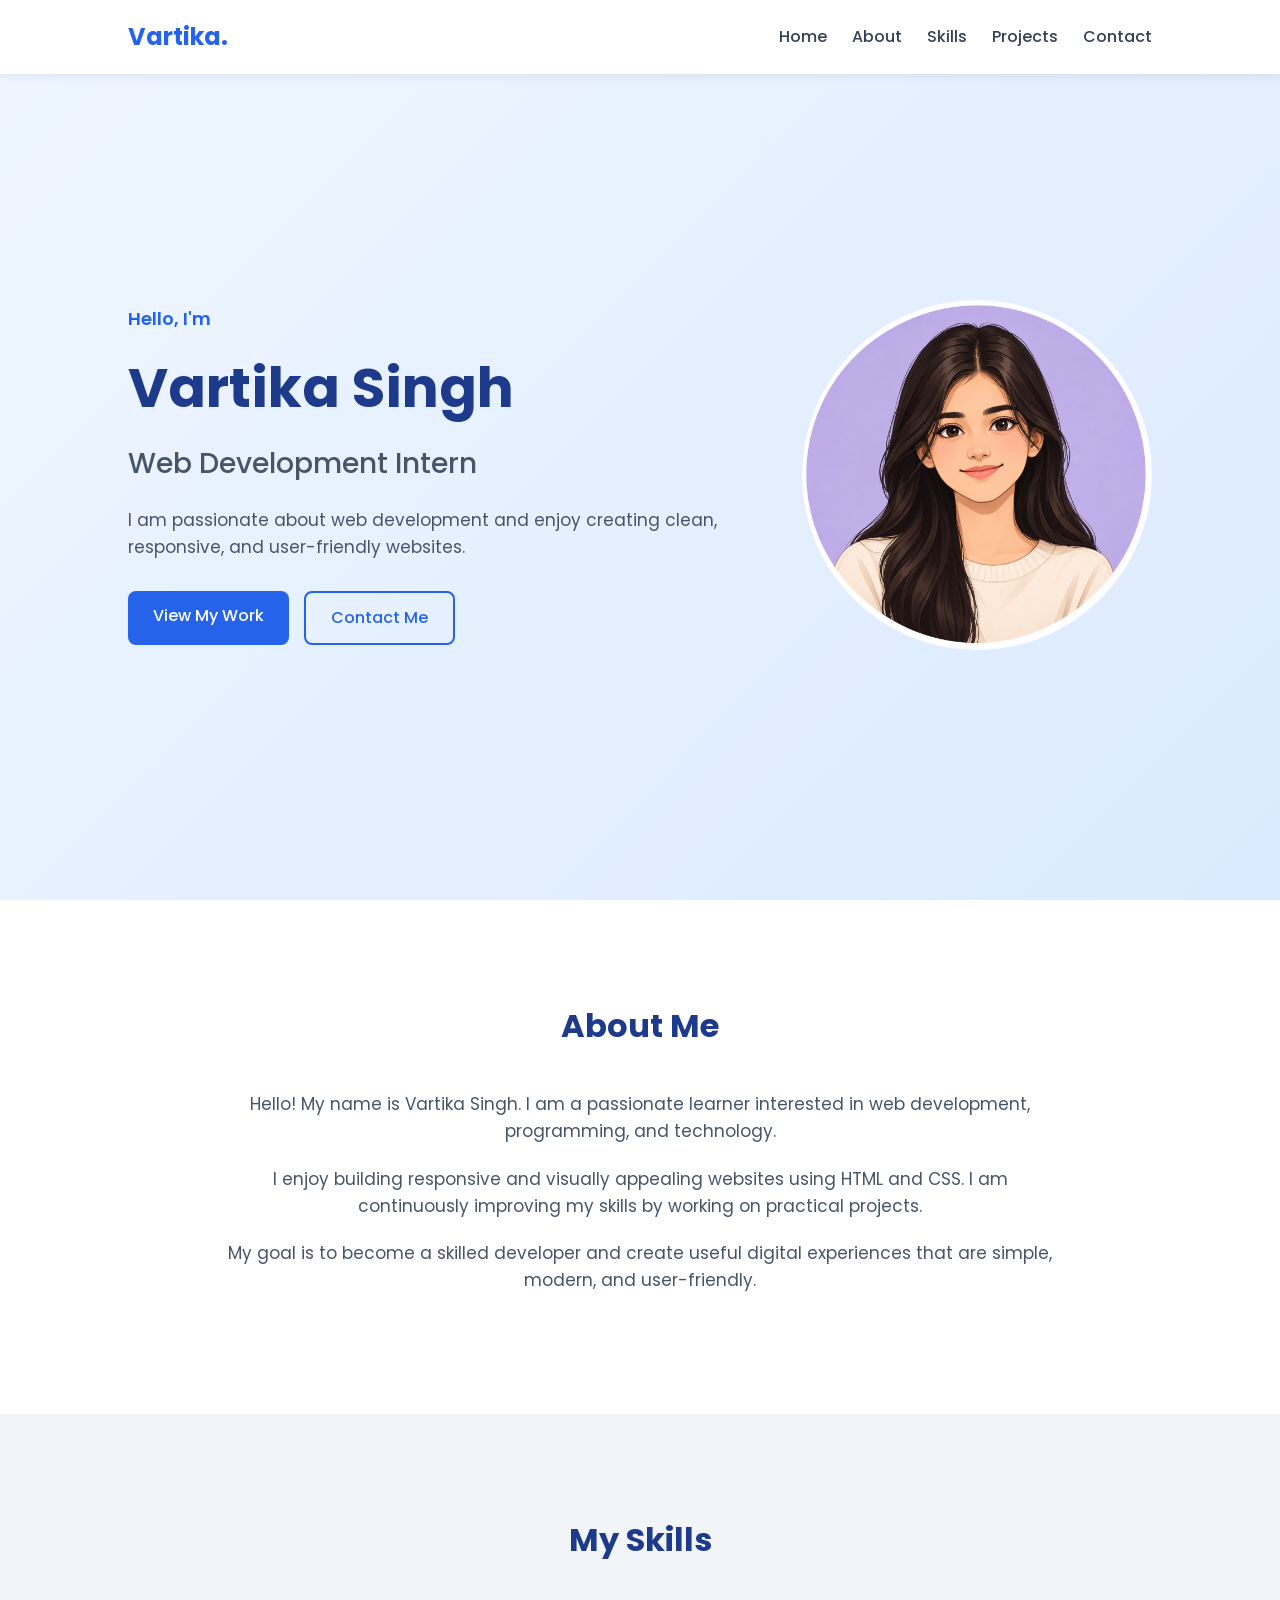
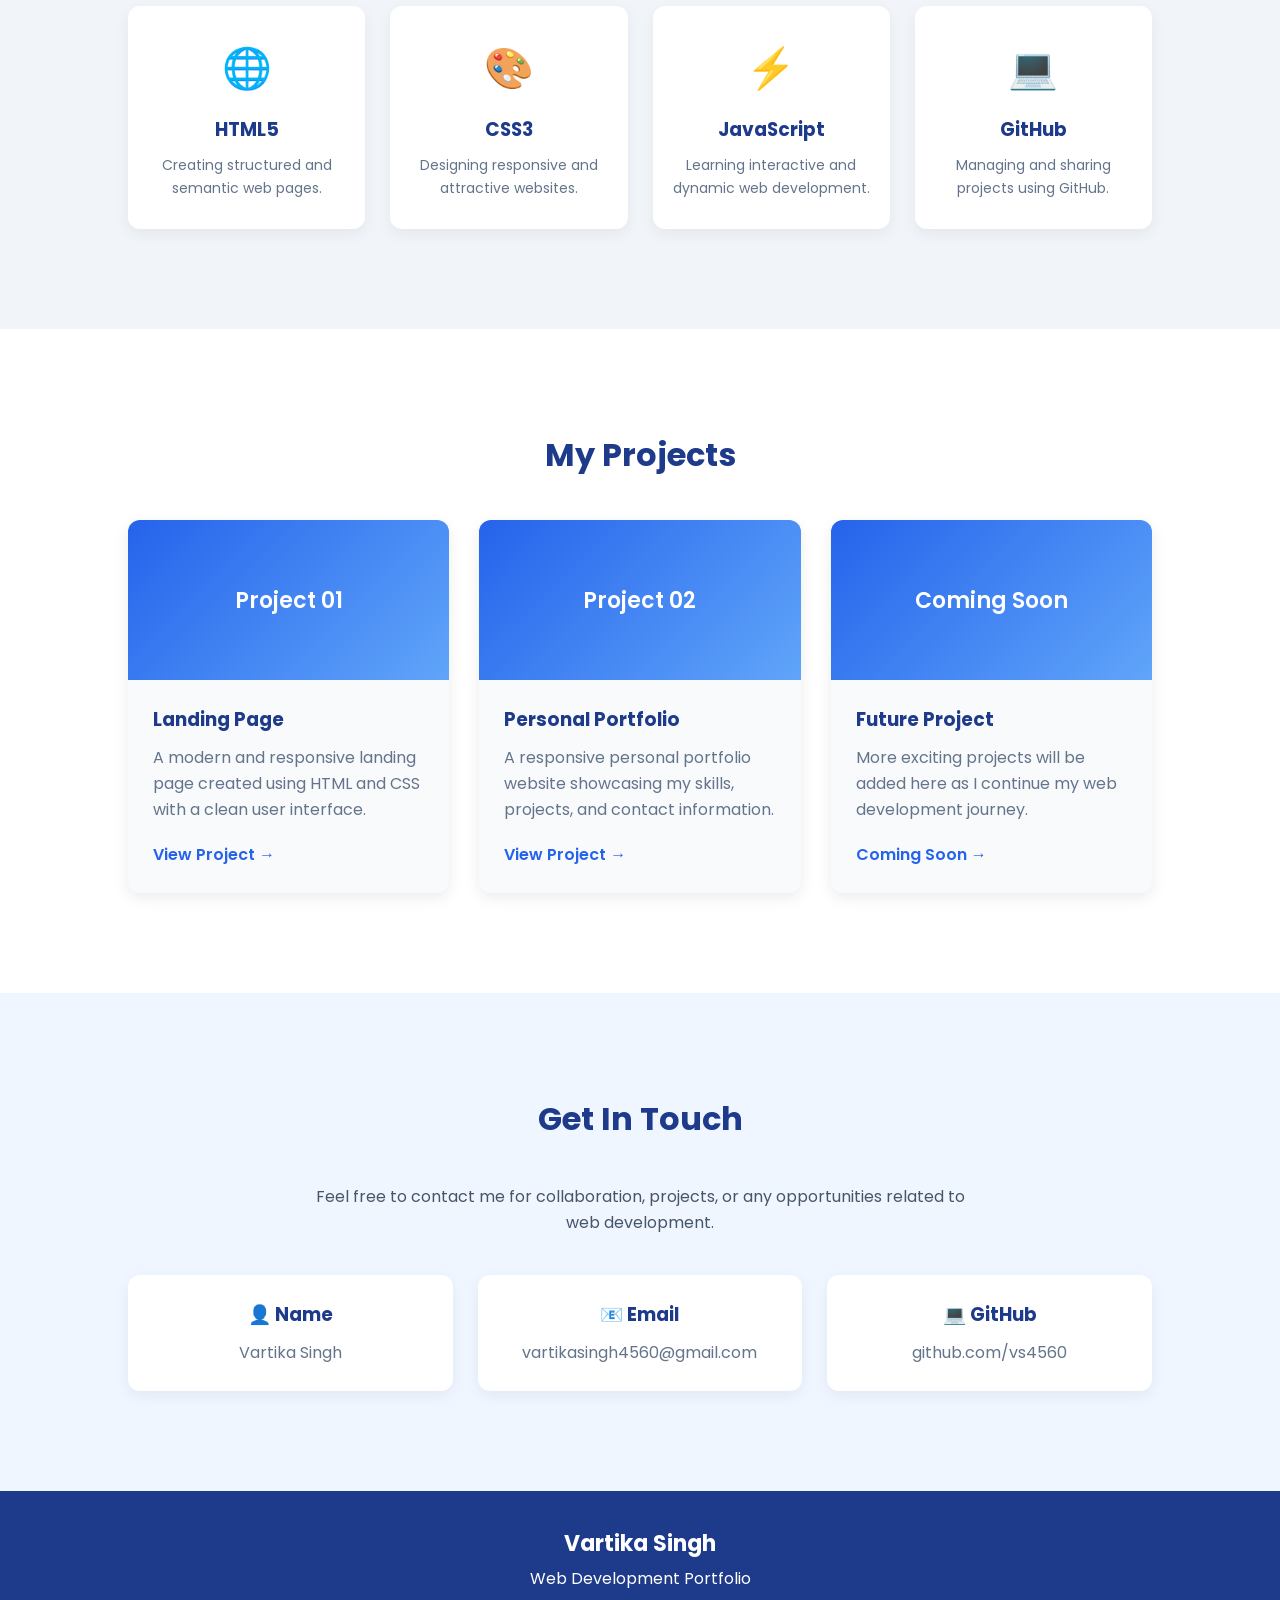
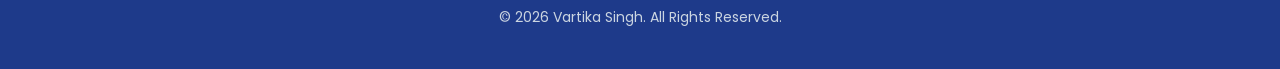
==== commit 03194046: "update" ====
--- a/WebDev-L1-PersonalPortfolio/index.html
+++ b/WebDev-L1-PersonalPortfolio/index.html
@@ -53,7 +53,7 @@
 
             <div class="hero-image">
                 <div class="profile-circle">
-                    <span>SM</span>
+                     <img src="girl-avatar.png" alt="Profile Avatar">
                 </div>
             </div>
 
--- a/WebDev-L1-PersonalPortfolio/style.css
+++ b/WebDev-L1-PersonalPortfolio/style.css
@@ -1,4 +1,6 @@
-/* Reset and Basic Styling */
+/* ========================================
+   RESET & BASIC STYLING
+======================================== */
 
 * {
     margin: 0;
@@ -18,7 +20,9 @@
 }
 
 
-/* Navigation Bar */
+/* ========================================
+   NAVIGATION BAR
+======================================== */
 
 .navbar {
     position: fixed;
@@ -26,11 +30,15 @@
     left: 0;
     width: 100%;
     background-color: #ffffff;
+
     display: flex;
     justify-content: space-between;
     align-items: center;
+
     padding: 18px 10%;
+
     box-shadow: 0 2px 10px rgba(0, 0, 0, 0.08);
+
     z-index: 1000;
 }
 
@@ -50,7 +58,7 @@
     text-decoration: none;
     color: #334155;
     font-weight: 500;
-    transition: 0.3s;
+    transition: 0.3s ease;
 }
 
 .nav-links a:hover {
@@ -58,7 +66,9 @@
 }
 
 
-/* General Section */
+/* ========================================
+   GENERAL SECTION
+======================================== */
 
 .section {
     padding: 100px 10%;
@@ -72,21 +82,32 @@
 }
 
 
-/* Hero Section */
+/* ========================================
+   HERO SECTION
+======================================== */
 
 .hero {
     min-height: 100vh;
+
     display: flex;
     align-items: center;
+
     padding: 120px 10% 70px;
-    background: linear-gradient(135deg, #eff6ff, #dbeafe);
+
+    background: linear-gradient(
+        135deg,
+        #eff6ff,
+        #dbeafe
+    );
 }
 
 .hero-content {
     width: 100%;
+
     display: flex;
     align-items: center;
     justify-content: space-between;
+
     gap: 50px;
 }
 
@@ -119,6 +140,11 @@
     color: #475569;
 }
 
+
+/* ========================================
+   HERO BUTTONS
+======================================== */
+
 .hero-buttons {
     display: flex;
     gap: 15px;
@@ -126,13 +152,19 @@
 
 .btn {
     display: inline-block;
+
     padding: 12px 25px;
+
     background-color: #2563eb;
     color: white;
+
     text-decoration: none;
+
     border-radius: 8px;
+
     font-weight: 500;
-    transition: 0.3s;
+
+    transition: 0.3s ease;
 }
 
 .btn:hover {
@@ -152,7 +184,9 @@
 }
 
 
-/* Profile Circle */
+/* ========================================
+   PROFILE IMAGE
+======================================== */
 
 .hero-image {
     display: flex;
@@ -161,27 +195,39 @@
 }
 
 .profile-circle {
-    width: 260px;
-    height: 260px;
+    width: 350px;
+    height: 350px;
+
     border-radius: 50%;
-    background: linear-gradient(135deg, #2563eb, #60a5fa);
+
+    overflow: hidden;
+
     display: flex;
     justify-content: center;
     align-items: center;
-    box-shadow: 0 15px 35px rgba(37, 99, 235, 0.3);
-}
-
-.profile-circle span {
-    font-size: 80px;
-    font-weight: 700;
-    color: white;
-}
-
-
-/* About Section */
+
+    margin: auto;
+
+    background-color: #dbeafe;
+}
+
+.profile-circle img {
+    width: 100%;
+    height: 100%;
+
+    object-fit: cover;
+    object-position: center;
+
+    display: block;
+}
+
+
+/* ========================================
+   ABOUT SECTION
+======================================== */
 
 .about {
-    background-color: white;
+    background-color: #ffffff;
 }
 
 .about-content {
@@ -192,12 +238,16 @@
 
 .about-content p {
     margin-bottom: 20px;
+
     color: #475569;
+
     font-size: 17px;
 }
 
 
-/* Skills Section */
+/* ========================================
+   SKILLS SECTION
+======================================== */
 
 .skills {
     background-color: #f1f5f9;
@@ -205,17 +255,24 @@
 
 .skills-container {
     display: grid;
+
     grid-template-columns: repeat(4, 1fr);
+
     gap: 25px;
 }
 
 .skill-card {
-    background-color: white;
+    background-color: #ffffff;
+
     padding: 30px 20px;
+
     text-align: center;
+
     border-radius: 12px;
+
     box-shadow: 0 5px 15px rgba(0, 0, 0, 0.06);
-    transition: 0.3s;
+
+    transition: 0.3s ease;
 }
 
 .skill-card:hover {
@@ -238,33 +295,50 @@
 }
 
 
-/* Projects Section */
+/* ========================================
+   PROJECTS SECTION
+======================================== */
 
 .projects {
-    background-color: white;
+    background-color: #ffffff;
 }
 
 .projects-container {
     display: grid;
+
     grid-template-columns: repeat(3, 1fr);
+
     gap: 30px;
 }
 
 .project-card {
     background-color: #f8fafc;
+
     border-radius: 12px;
+
     overflow: hidden;
+
     box-shadow: 0 5px 15px rgba(0, 0, 0, 0.08);
-    transition: 0.3s;
+
+    transition: 0.3s ease;
 }
 
 .project-card:hover {
     transform: translateY(-8px);
 }
 
+
+/* Project Image */
+
 .project-image {
     height: 160px;
-    background: linear-gradient(135deg, #2563eb, #60a5fa);
+
+    background: linear-gradient(
+        135deg,
+        #2563eb,
+        #60a5fa
+    );
+
     display: flex;
     align-items: center;
     justify-content: center;
@@ -272,9 +346,14 @@
 
 .project-image span {
     color: white;
+
     font-size: 22px;
+
     font-weight: 600;
 }
+
+
+/* Project Content */
 
 .project-content {
     padding: 25px;
@@ -292,59 +371,79 @@
 
 .project-btn {
     color: #2563eb;
+
     text-decoration: none;
+
     font-weight: 600;
 }
 
 
-/* Contact Section */
+/* ========================================
+   CONTACT SECTION
+======================================== */
 
 .contact {
     background-color: #eff6ff;
+
     text-align: center;
 }
 
 .contact-text {
     max-width: 650px;
+
     margin: 0 auto 40px;
+
     color: #475569;
 }
 
 .contact-container {
     display: grid;
+
     grid-template-columns: repeat(3, 1fr);
+
     gap: 25px;
 }
 
 .contact-card {
-    background-color: white;
+    background-color: #ffffff;
+
     padding: 25px;
+
     border-radius: 12px;
+
     box-shadow: 0 5px 15px rgba(0, 0, 0, 0.06);
 }
 
 .contact-card h3 {
     color: #1e3a8a;
+
     margin-bottom: 10px;
 }
 
 .contact-card p {
     color: #64748b;
+
     word-break: break-word;
 }
 
 
-/* Footer */
+/* ========================================
+   FOOTER
+======================================== */
 
 footer {
     background-color: #1e3a8a;
+
     color: white;
+
     text-align: center;
+
     padding: 35px 20px;
 }
 
 footer h3 {
     font-size: 22px;
+
     margin-bottom: 5px;
 }
 
@@ -354,17 +453,24 @@
 
 .copyright {
     margin-top: 15px;
+
     font-size: 14px;
+
     color: #cbd5e1;
 }
 
 
-/* Responsive Design */
+/* ========================================
+   RESPONSIVE DESIGN
+======================================== */
+
+/* Tablets */
 
 @media (max-width: 900px) {
 
     .hero-content {
         flex-direction: column-reverse;
+
         text-align: center;
     }
 
@@ -383,21 +489,26 @@
     .contact-container {
         grid-template-columns: 1fr;
     }
-
-}
-
+}
+
+
+/* Mobile */
 
 @media (max-width: 600px) {
 
     .navbar {
         flex-direction: column;
+
         gap: 12px;
+
         padding: 15px 5%;
     }
 
     .nav-links {
         gap: 12px;
+
         flex-wrap: wrap;
+
         justify-content: center;
     }
 
@@ -419,6 +530,10 @@
 
     .hero h2 {
         font-size: 22px;
+    }
+
+    .hero-description {
+        font-size: 15px;
     }
 
     .profile-circle {
@@ -426,10 +541,6 @@
         height: 200px;
     }
 
-    .profile-circle span {
-        font-size: 60px;
-    }
-
     .skills-container,
     .projects-container {
         grid-template-columns: 1fr;
@@ -441,7 +552,13 @@
 
     .hero-buttons {
         flex-direction: column;
+
         align-items: center;
     }
 
-}+    .btn {
+        width: 200px;
+
+        text-align: center;
+    }
+}
